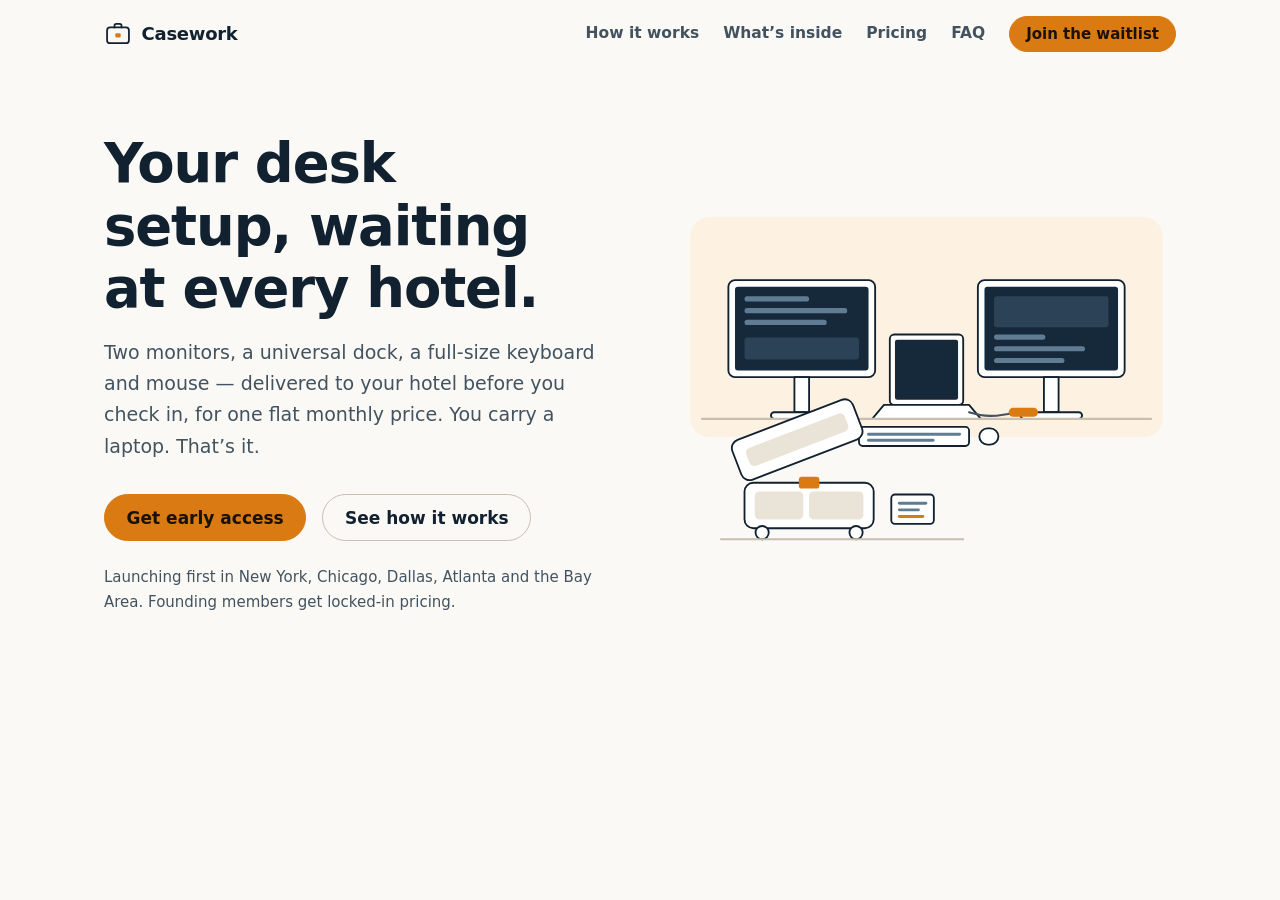
==== index.html @ cc4cdf88 "Scaffold site, config, base styles, header and hero" ====
<!doctype html>
<html lang="en">
<head>
<meta charset="utf-8">
<meta name="viewport" content="width=device-width, initial-scale=1">
<title>Casework — Your desk, wherever you check in.</title>
<meta name="description" content="Two monitors, a dock, a full-size keyboard and mouse — shipped to your hotel before you arrive, for one flat monthly price. Nothing to carry, nothing to set up.">

<meta property="og:type" content="website">
<meta property="og:title" content="Casework — Your desk, wherever you check in.">
<meta property="og:description" content="Two monitors, a dock, a full-size keyboard and mouse — shipped to your hotel before you arrive, for one flat monthly price.">
<meta property="og:image" content="assets/og-image.png">
<meta property="og:image:width" content="1200">
<meta property="og:image:height" content="630">
<meta property="og:image:alt" content="An open rolling case beside a hotel desk set up with two monitors and a laptop.">
<meta name="twitter:card" content="summary_large_image">
<meta name="twitter:title" content="Casework — Your desk, wherever you check in.">
<meta name="twitter:description" content="Two monitors, a dock, a full-size keyboard and mouse — shipped to your hotel before you arrive, for one flat monthly price.">
<meta name="twitter:image" content="assets/og-image.png">
<meta name="theme-color" content="#11212f">

<link rel="icon" href="assets/favicon.svg" type="image/svg+xml">
<link rel="icon" href="assets/favicon.png" sizes="96x96" type="image/png">
<link rel="apple-touch-icon" href="assets/favicon.png">
<link rel="stylesheet" href="css/styles.css">
</head>
<body>
<a class="skip-link" href="#main">Skip to content</a>

<header class="site-header" id="top">
  <div class="wrap">
    <a class="wordmark" href="#top" aria-label="Casework — home">
      <svg class="mark" viewBox="0 0 32 32" aria-hidden="true" focusable="false">
        <rect x="3.5" y="8.5" width="25" height="18" rx="3.5"
              fill="none" stroke="currentColor" stroke-width="2"/>
        <path d="M12 8.5V6.5a2 2 0 0 1 2-2h4a2 2 0 0 1 2 2v2"
              fill="none" stroke="currentColor" stroke-width="2" stroke-linecap="round"/>
        <rect x="13" y="15" width="6" height="5" rx="1.4" fill="var(--accent)"/>
      </svg>
      <span>Casework</span>
    </a>

    <nav class="nav" aria-label="Primary">
      <a href="#how-it-works">How it works</a>
      <a href="#whats-inside">What&rsquo;s inside</a>
      <a href="#pricing">Pricing</a>
      <a href="#faq">FAQ</a>
    </nav>

    <a class="btn btn-accent btn-sm header-cta" href="#waitlist">Join the waitlist</a>
  </div>
</header>

<main id="main">

  <!-- ================================================================ hero -->
  <section class="hero" aria-labelledby="hero-title">
    <div class="wrap hero-grid">
      <div>
        <h1 id="hero-title">Your desk setup, waiting at every hotel.</h1>
        <p class="lede">
          Two monitors, a universal dock, a full-size keyboard and mouse &mdash; delivered
          to your hotel before you check in, for one flat monthly price. You carry a laptop.
          That&rsquo;s it.
        </p>
        <div class="hero-actions">
          <a class="btn btn-accent" href="#waitlist">Get early access</a>
          <a class="btn btn-ghost" href="#how-it-works">See how it works</a>
        </div>
        <p class="trust-line">
          Launching first in New York, Chicago, Dallas, Atlanta and the Bay Area.
          Founding members get locked-in pricing.
        </p>
      </div>

      <div class="hero-art">
        <svg viewBox="0 0 680 480" class="illo" role="img" aria-labelledby="hero-art-title">
          <title id="hero-art-title">A hotel desk set up with two monitors flanking a laptop, beside an open rolling hard case on the floor.</title>

          <rect x="18" y="26" width="644" height="300" rx="26" class="il-wash"/>

          <!-- left monitor -->
          <rect x="70" y="112" width="200" height="132" rx="9" class="il-panel"/>
          <rect x="79" y="121" width="182" height="114" rx="4" class="il-screen"/>
          <rect x="92" y="134" width="88" height="7" rx="3.5" class="il-pixel"/>
          <rect x="92" y="150" width="140" height="7" rx="3.5" class="il-pixel"/>
          <rect x="92" y="166" width="112" height="7" rx="3.5" class="il-pixel"/>
          <rect x="92" y="190" width="156" height="30" rx="4" class="il-pixel-soft"/>
          <rect x="160" y="244" width="20" height="48" class="il-panel"/>
          <rect x="128" y="292" width="84" height="9" rx="4.5" class="il-panel"/>

          <!-- right monitor -->
          <rect x="410" y="112" width="200" height="132" rx="9" class="il-panel"/>
          <rect x="419" y="121" width="182" height="114" rx="4" class="il-screen"/>
          <rect x="432" y="134" width="156" height="42" rx="4" class="il-pixel-soft"/>
          <rect x="432" y="186" width="70" height="7" rx="3.5" class="il-pixel"/>
          <rect x="432" y="202" width="124" height="7" rx="3.5" class="il-pixel"/>
          <rect x="432" y="218" width="96" height="7" rx="3.5" class="il-pixel"/>
          <rect x="500" y="244" width="20" height="48" class="il-panel"/>
          <rect x="468" y="292" width="84" height="9" rx="4.5" class="il-panel"/>

          <!-- laptop, centre -->
          <rect x="290" y="186" width="100" height="96" rx="6" class="il-panel"/>
          <rect x="297" y="193" width="86" height="82" rx="3" class="il-screen"/>
          <path d="M282 282h116l16 19H266z" class="il-panel"/>

          <!-- one cable to the dock -->
          <path d="M398 292c34 10 44 2 58 2" class="il-cable"/>
          <rect x="452" y="286" width="40" height="12" rx="6" class="il-accent-fill"/>

          <!-- desk -->
          <path d="M34 301h612" class="il-desk"/>

          <!-- keyboard + mouse -->
          <rect x="248" y="312" width="150" height="26" rx="5" class="il-panel"/>
          <rect x="259" y="320" width="128" height="4" rx="2" class="il-pixel"/>
          <rect x="259" y="328" width="92" height="4" rx="2" class="il-pixel"/>
          <rect x="412" y="314" width="26" height="22" rx="11" class="il-panel"/>

          <!-- open rolling case -->
          <g transform="rotate(-21 92 388)">
            <rect x="92" y="330" width="176" height="58" rx="12" class="il-case"/>
            <rect x="108" y="346" width="144" height="26" rx="7" class="il-foam"/>
          </g>
          <rect x="92" y="388" width="176" height="62" rx="12" class="il-case"/>
          <rect x="106" y="400" width="66" height="38" rx="6" class="il-foam"/>
          <rect x="180" y="400" width="74" height="38" rx="6" class="il-foam"/>
          <rect x="166" y="380" width="28" height="16" rx="4" class="il-accent-fill"/>
          <circle cx="116" cy="456" r="9" class="il-panel"/>
          <circle cx="244" cy="456" r="9" class="il-panel"/>

          <!-- prepaid label -->
          <rect x="292" y="404" width="58" height="40" rx="5" class="il-panel"/>
          <rect x="301" y="414" width="40" height="4" rx="2" class="il-pixel"/>
          <rect x="301" y="423" width="30" height="4" rx="2" class="il-pixel"/>
          <rect x="301" y="432" width="36" height="4" rx="2" class="il-accent-fill"/>

          <path d="M60 465h330" class="il-desk"/>
        </svg>
      </div>
    </div>
  </section>

</main>

<script src="js/config.js"></script>
<script src="js/main.js" defer></script>
</body>
</html>
---- css/styles.css ----
/* ==========================================================================
   Casework — styles
   1. Tokens          5. Header
   2. Reset / base    6. Hero
   3. Layout          7. Sections
   4. Buttons         8. Form / footer
   ========================================================================== */

/* -------------------------------------------------------------- 1. Tokens */
:root {
  /* palette — light */
  --bg:            #fbf9f6;
  --bg-alt:        #f3efe8;
  --surface:       #ffffff;
  --ink:           #11212f;
  --ink-soft:      #42535f;
  --line:          #e2dcd2;
  --line-strong:   #c8bfb1;
  --accent:        #d97a12;
  --accent-strong: #985005;
  --accent-wash:   #fdf1e2;
  --on-dark:       #fbf9f6;
  --shadow:        0 1px 2px rgba(17, 33, 47, .05), 0 10px 30px rgba(17, 33, 47, .07);
  --shadow-lift:   0 2px 4px rgba(17, 33, 47, .06), 0 18px 46px rgba(17, 33, 47, .12);

  /* spacing — 8px scale */
  --s1: .5rem;  --s2: 1rem;   --s3: 1.5rem; --s4: 2rem;
  --s5: 3rem;   --s6: 4rem;   --s7: 6rem;   --s8: 8rem;

  --radius:    14px;
  --radius-sm: 8px;
  --maxw:      1120px;

  --font: ui-sans-serif, system-ui, -apple-system, "Segoe UI", Roboto,
          "Helvetica Neue", Arial, sans-serif;
}

@media (prefers-color-scheme: dark) {
  :root {
    --bg:            #0c1620;
    --bg-alt:        #101e2b;
    --surface:       #132433;
    --ink:           #edf2f6;
    --ink-soft:      #a9bcc9;
    --line:          #22384a;
    --line-strong:   #35546c;
    --accent:        #f2a33c;
    --accent-strong: #f5b765;
    --accent-wash:   #1d2c38;
    --on-dark:       #0c1620;
    --shadow:        0 1px 2px rgba(0, 0, 0, .3), 0 10px 30px rgba(0, 0, 0, .35);
    --shadow-lift:   0 2px 4px rgba(0, 0, 0, .35), 0 18px 46px rgba(0, 0, 0, .5);
  }
}

/* -------------------------------------------------------- 2. Reset / base */
*, *::before, *::after { box-sizing: border-box; }

html {
  scroll-behavior: smooth;
  scroll-padding-top: 5.5rem; /* clears the sticky header on anchor jumps */
  -webkit-text-size-adjust: 100%;
}

body {
  margin: 0;
  background: var(--bg);
  color: var(--ink);
  font-family: var(--font);
  font-size: 1.0625rem;     /* 17px */
  line-height: 1.65;
  -webkit-font-smoothing: antialiased;
  overflow-x: hidden;
}

h1, h2, h3, h4 {
  line-height: 1.15;
  letter-spacing: -.02em;
  margin: 0 0 var(--s2);
  font-weight: 650;
  text-wrap: balance;
}
h1 { font-size: clamp(2.1rem, 5.2vw, 3.4rem); }
h2 { font-size: clamp(1.7rem, 3.6vw, 2.4rem); }
h3 { font-size: 1.25rem; }
p  { margin: 0 0 var(--s2); }
p:last-child { margin-bottom: 0; }

a { color: var(--accent-strong); text-underline-offset: .18em; }
a:hover { color: var(--ink); }

img, svg { max-width: 100%; }
svg { display: block; }

:focus-visible {
  outline: 3px solid var(--accent);
  outline-offset: 3px;
  border-radius: 4px;
}

.skip-link {
  position: absolute;
  left: var(--s2);
  top: -4rem;
  z-index: 100;
  padding: var(--s1) var(--s2);
  background: var(--ink);
  color: var(--bg);
  border-radius: var(--radius-sm);
  text-decoration: none;
  transition: top .15s ease;
}
.skip-link:focus { top: var(--s2); color: var(--bg); }

.visually-hidden {
  position: absolute !important;
  width: 1px; height: 1px;
  margin: -1px; padding: 0;
  overflow: hidden;
  clip: rect(0 0 0 0);
  clip-path: inset(50%);
  white-space: nowrap;
  border: 0;
}

/* -------------------------------------------------------------- 3. Layout */
.wrap {
  width: 100%;
  max-width: var(--maxw);
  margin-inline: auto;
  padding-inline: var(--s3);
}

section { padding-block: var(--s6); }
@media (min-width: 768px) { section { padding-block: var(--s7); } }

.section-head { max-width: 46rem; margin-bottom: var(--s5); }
.section-head p { color: var(--ink-soft); font-size: 1.125rem; }

.eyebrow {
  display: inline-block;
  margin-bottom: var(--s1);
  font-size: .8125rem;
  font-weight: 700;
  letter-spacing: .09em;
  text-transform: uppercase;
  color: var(--accent-strong);
}

.band { background: var(--bg-alt); }

/* ------------------------------------------------------------- 4. Buttons */
.btn {
  display: inline-flex;
  align-items: center;
  justify-content: center;
  gap: var(--s1);
  padding: .78rem 1.35rem;
  border: 1px solid transparent;
  border-radius: 999px;
  font: inherit;
  font-weight: 600;
  line-height: 1.2;
  text-decoration: none;
  cursor: pointer;
  transition: transform .15s ease, background-color .15s ease,
              border-color .15s ease, color .15s ease;
}
.btn:active { transform: translateY(1px); }

.btn-primary {
  background: var(--ink);
  color: var(--bg);
  border-color: var(--ink);
}
.btn-primary:hover { background: #000; color: var(--bg); }
@media (prefers-color-scheme: dark) {
  .btn-primary:hover { background: #fff; border-color: #fff; }
}

.btn-accent {
  background: var(--accent);
  color: #1a1206;
  border-color: var(--accent);
}
.btn-accent:hover { background: var(--accent-strong); color: #fff; border-color: var(--accent-strong); }
@media (prefers-color-scheme: dark) {
  .btn-accent:hover { color: #1a1206; background: var(--accent-strong); }
}

.btn-ghost {
  background: transparent;
  color: var(--ink);
  border-color: var(--line-strong);
}
.btn-ghost:hover { border-color: var(--ink); color: var(--ink); background: var(--surface); }

.btn-sm { padding: .5rem 1rem; font-size: .9375rem; }
.btn-block { width: 100%; }

/* -------------------------------------------------------------- 5. Header */
.site-header {
  position: sticky;
  top: 0;
  z-index: 50;
  background: color-mix(in srgb, var(--bg) 88%, transparent);
  backdrop-filter: blur(10px);
  border-bottom: 1px solid transparent;
  transition: border-color .2s ease, box-shadow .2s ease;
}
.site-header.is-stuck {
  border-bottom-color: var(--line);
  box-shadow: 0 6px 20px rgba(17, 33, 47, .06);
}
@supports not (backdrop-filter: blur(10px)) {
  .site-header { background: var(--bg); }
}

.site-header .wrap {
  display: flex;
  align-items: center;
  gap: var(--s3);
  min-height: 4.25rem;
}

.wordmark {
  display: inline-flex;
  align-items: center;
  gap: .6rem;
  color: var(--ink);
  text-decoration: none;
  font-weight: 700;
  font-size: 1.125rem;
  letter-spacing: -.015em;
  margin-right: auto;
}
.wordmark:hover { color: var(--ink); }
.wordmark .mark { width: 28px; height: 28px; flex: none; }

.nav { display: none; gap: var(--s3); align-items: center; }
.nav a {
  color: var(--ink-soft);
  text-decoration: none;
  font-size: .9688rem;
  font-weight: 550;
}
.nav a:hover { color: var(--ink); }
@media (min-width: 880px) { .nav { display: flex; } }

.header-cta { display: none; }
@media (min-width: 560px) { .header-cta { display: inline-flex; } }

/* ---------------------------------------------------------------- 6. Hero */
.hero { padding-block: var(--s5) var(--s6); }
@media (min-width: 768px) { .hero { padding-block: var(--s6) var(--s7); } }

.hero-grid {
  display: grid;
  gap: var(--s5);
  align-items: center;
}
@media (min-width: 980px) {
  .hero-grid { grid-template-columns: 1.02fr 1fr; gap: var(--s6); }
}

.hero p.lede {
  font-size: 1.1875rem;
  color: var(--ink-soft);
  max-width: 34rem;
}

.hero-actions {
  display: flex;
  flex-wrap: wrap;
  gap: var(--s2);
  margin-top: var(--s4);
}

.trust-line {
  margin-top: var(--s3);
  font-size: .9375rem;
  color: var(--ink-soft);
  max-width: 32rem;
}

.hero-art {
  position: relative;
  border-radius: var(--radius);
}
.hero-art svg { width: 100%; height: auto; }

/* ------------------------------------------------------- illustrations */
:root {
  --il-screen:   #16293a;
  --il-bar:      #5f7c93;
  --il-bar-soft: #2c4256;
  --il-foam:     #eae3d8;
}
@media (prefers-color-scheme: dark) {
  :root {
    --il-screen:   #081320;
    --il-bar:      #4e7a9c;
    --il-bar-soft: #16293a;
    --il-foam:     #1b2f3f;
  }
}

.illo { stroke-linejoin: round; }
.il-wash        { fill: var(--accent-wash); }
.il-panel,
.il-case        { fill: var(--surface); stroke: var(--ink); stroke-width: 2.5; }
.il-screen      { fill: var(--il-screen); }
.il-pixel       { fill: var(--il-bar); }
.il-pixel-soft  { fill: var(--il-bar-soft); }
.il-foam        { fill: var(--il-foam); }
.il-accent-fill { fill: var(--accent); }
.il-desk        { stroke: var(--line-strong); stroke-width: 3; stroke-linecap: round; fill: none; }
.il-cable       { stroke: var(--ink-soft); stroke-width: 3; stroke-linecap: round; fill: none; }
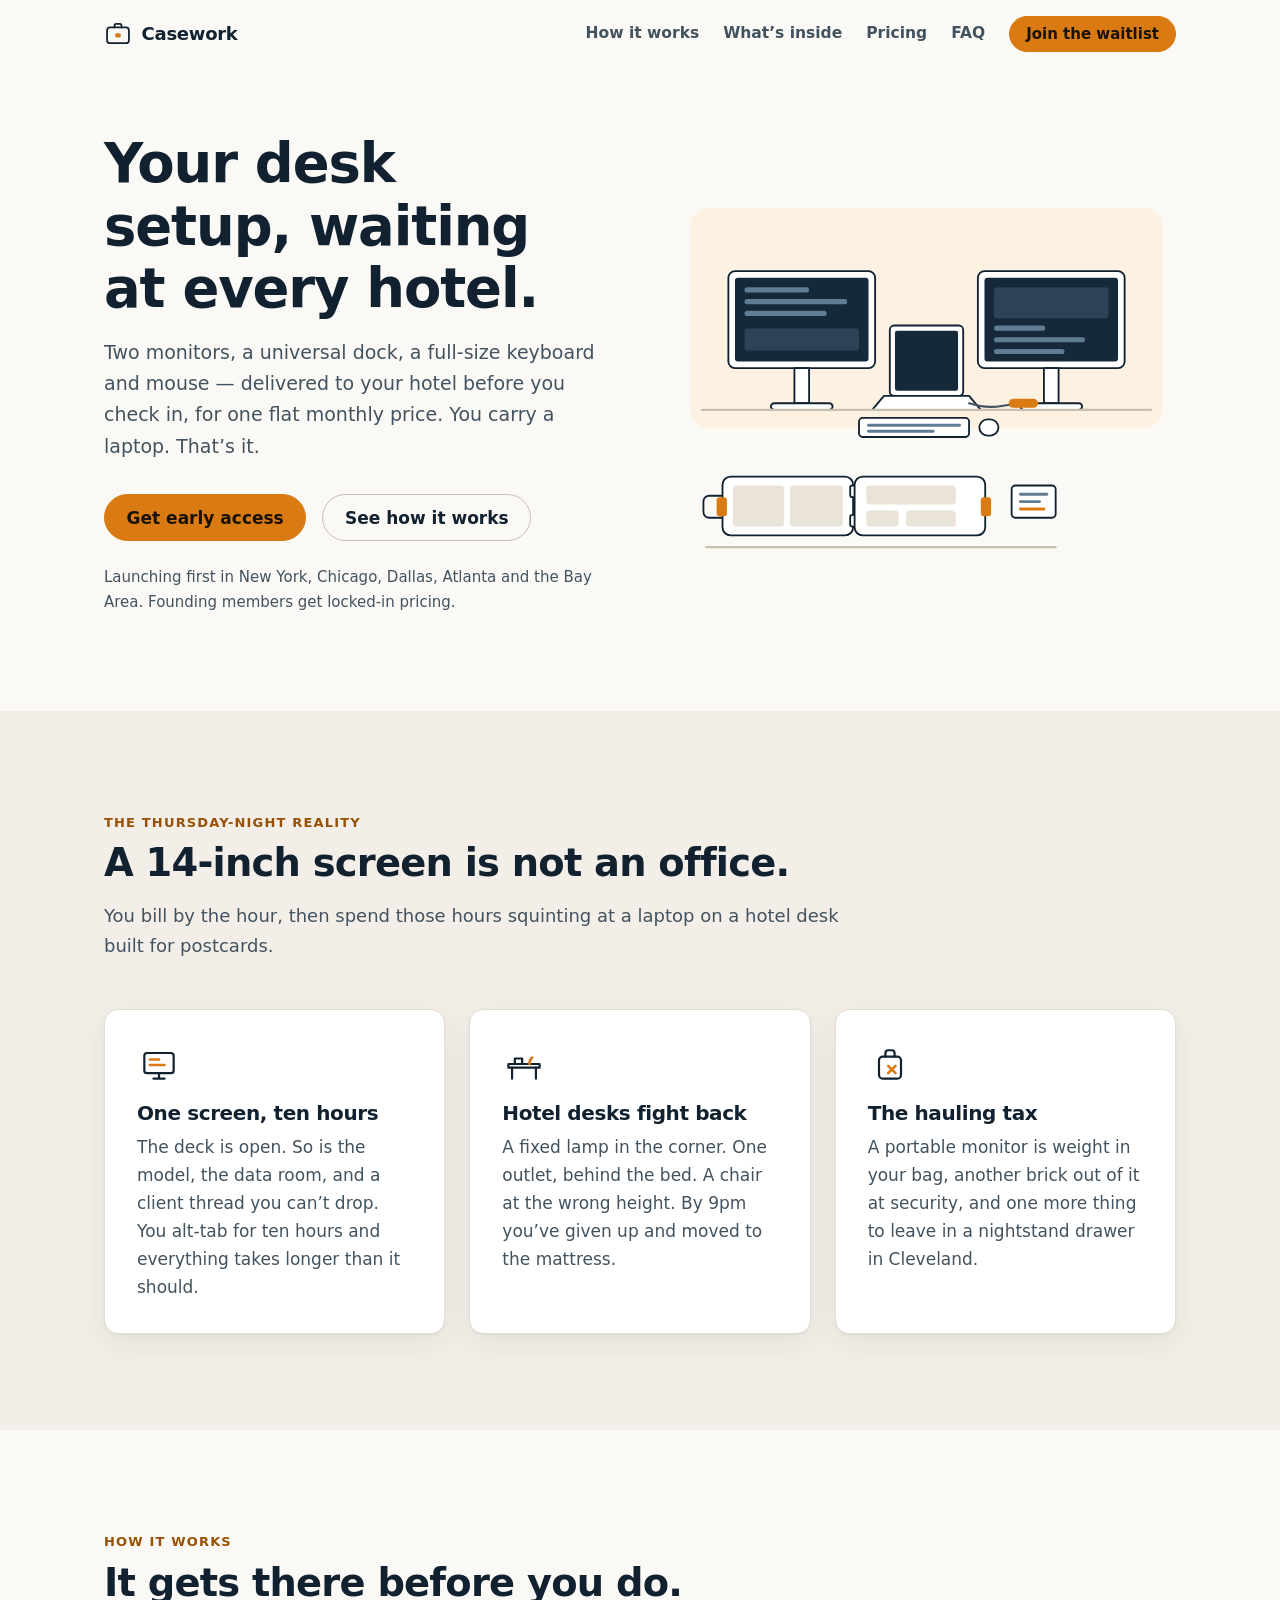
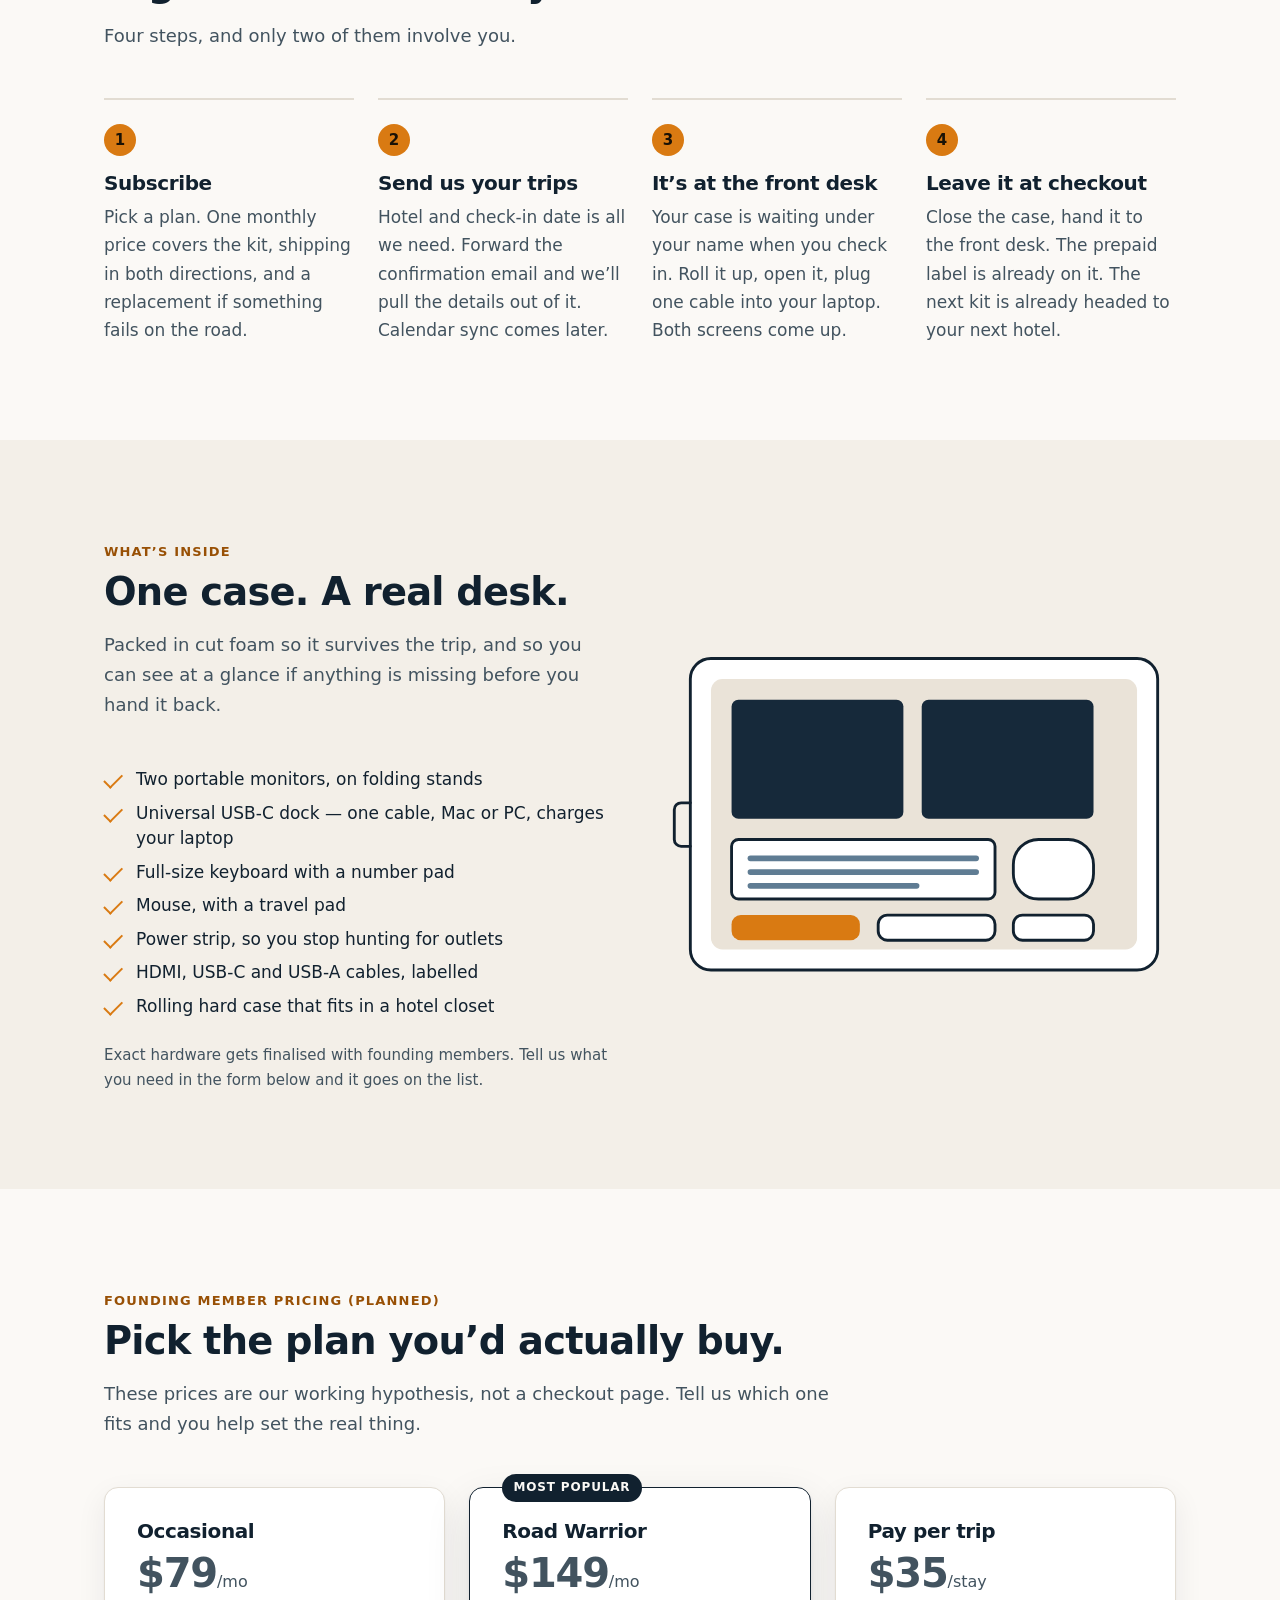
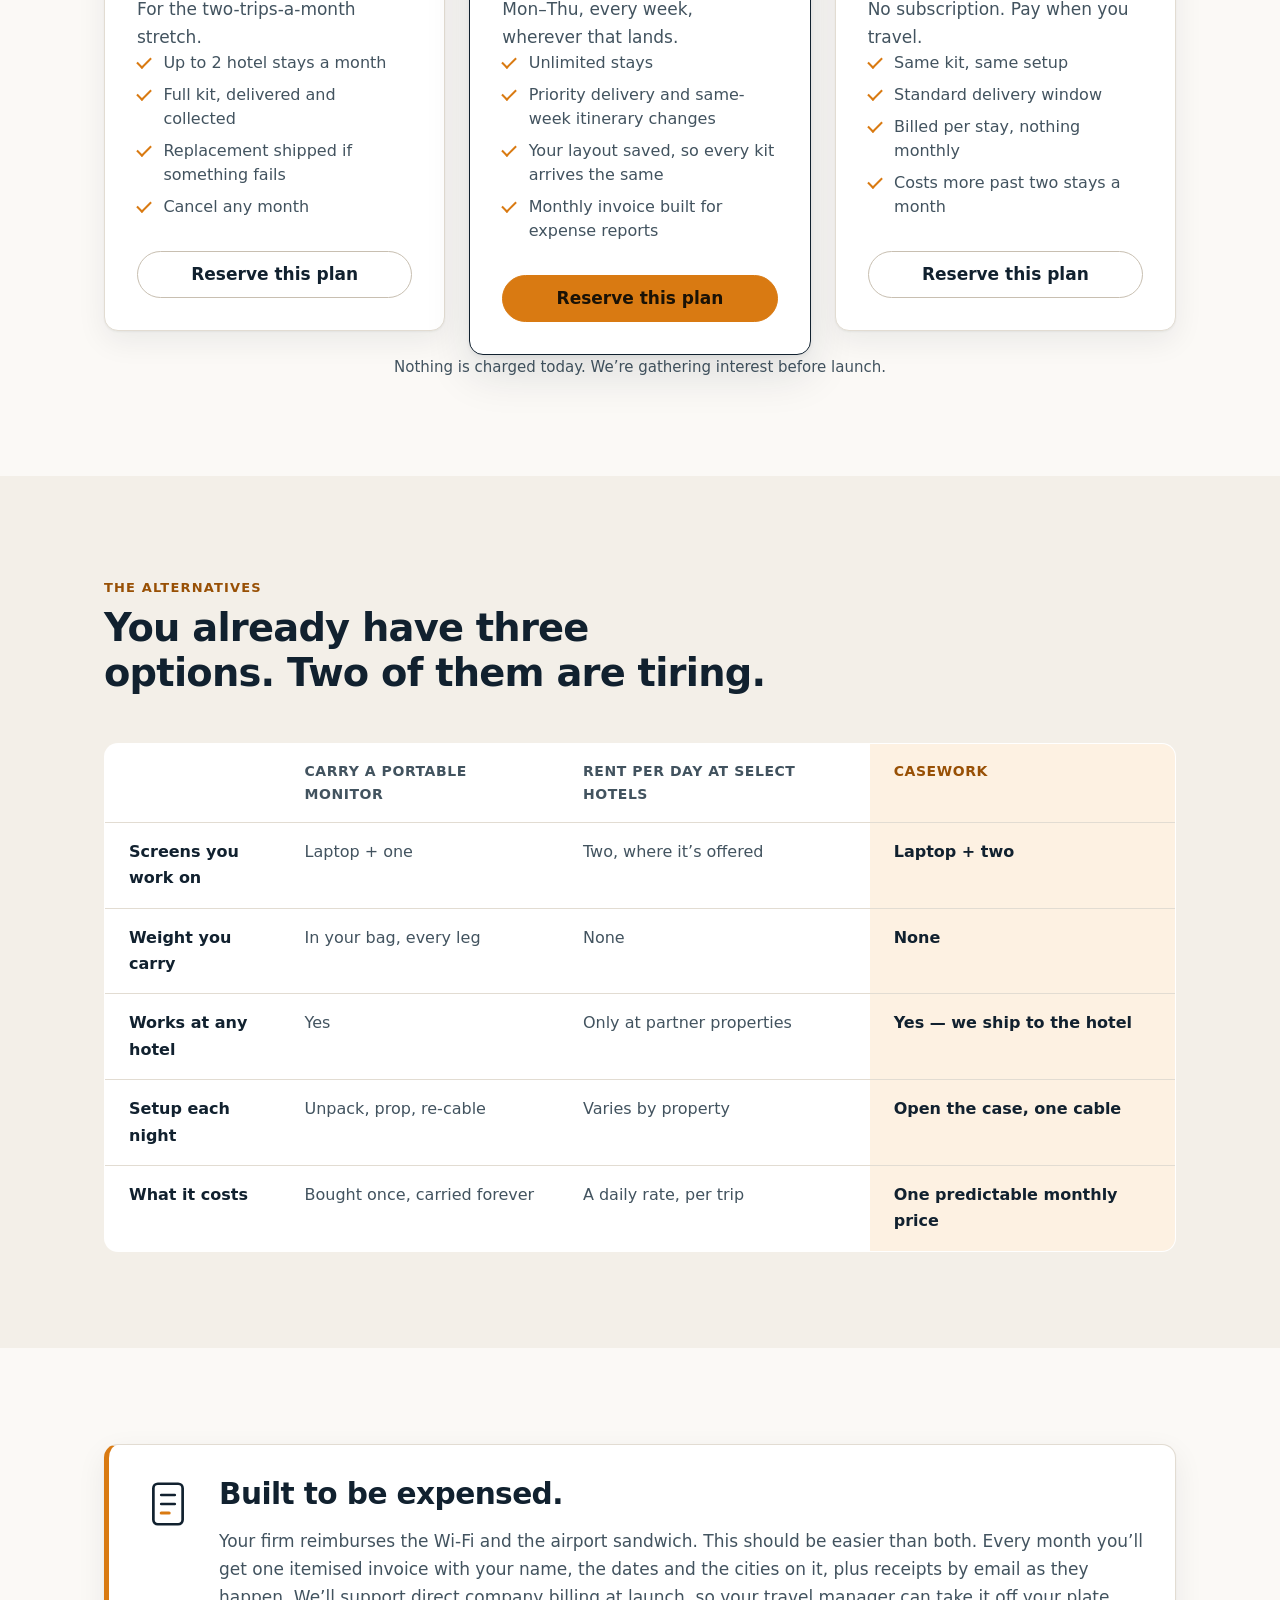
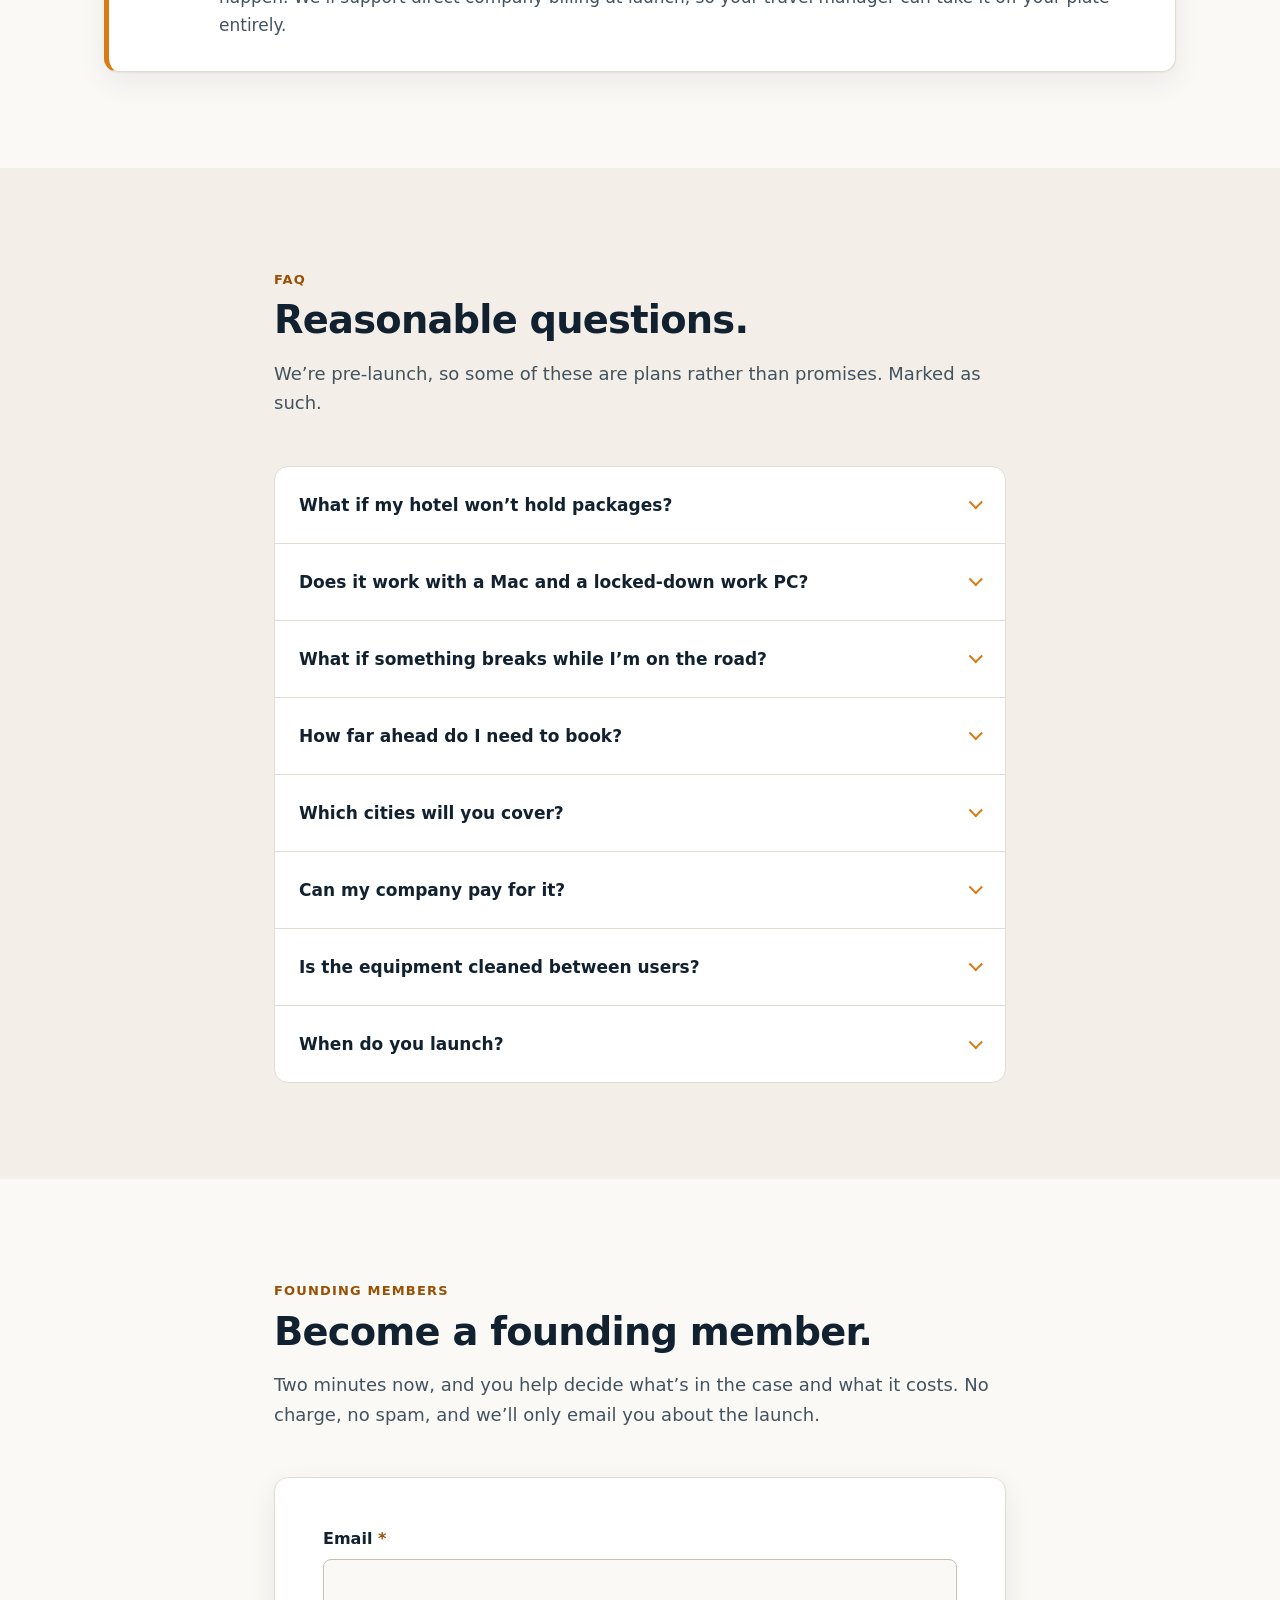
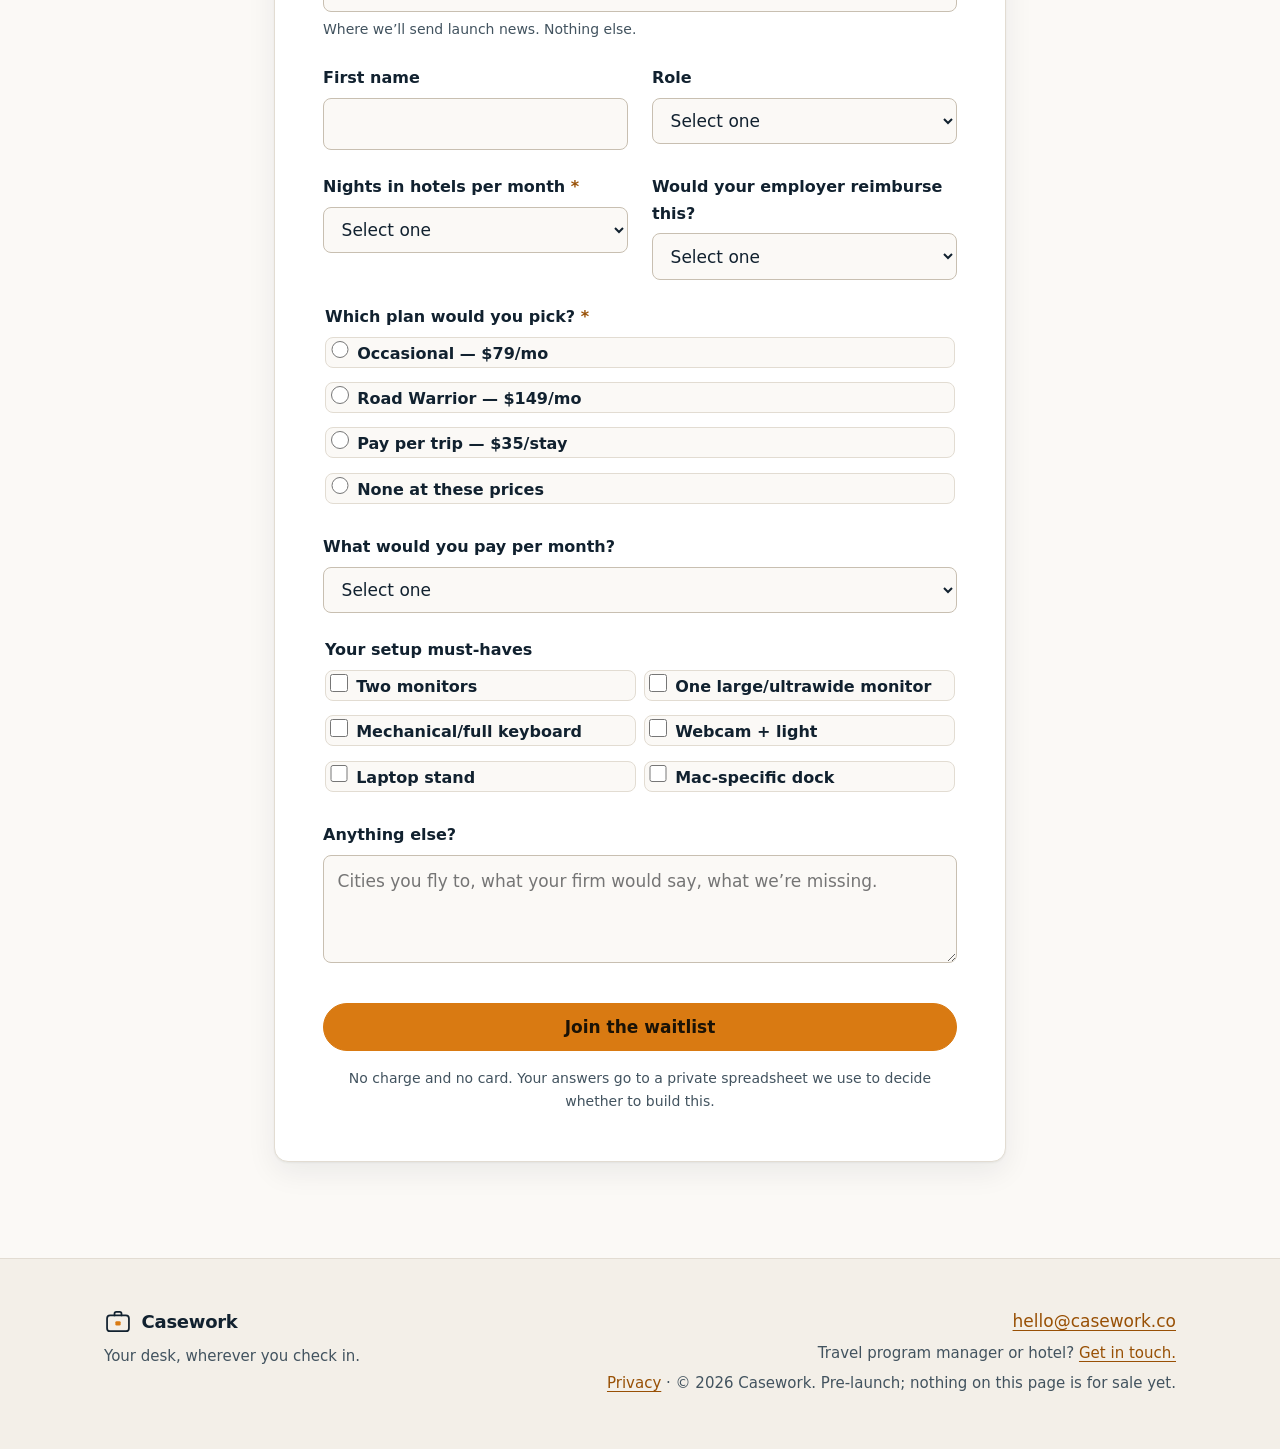
==== commit 251df4a2: "Add all page sections, copy and section styles" ====
--- a/index.html
+++ b/index.html
@@ -23,6 +23,7 @@
 <link rel="icon" href="assets/favicon.png" sizes="96x96" type="image/png">
 <link rel="apple-touch-icon" href="assets/favicon.png">
 <link rel="stylesheet" href="css/styles.css">
+<script>document.documentElement.classList.add('js');</script>
 </head>
 <body>
 <a class="skip-link" href="#main">Skip to content</a>
@@ -74,7 +75,7 @@
       </div>
 
       <div class="hero-art">
-        <svg viewBox="0 0 680 480" class="illo" role="img" aria-labelledby="hero-art-title">
+        <svg viewBox="0 0 680 504" class="illo" role="img" aria-labelledby="hero-art-title">
           <title id="hero-art-title">A hotel desk set up with two monitors flanking a laptop, beside an open rolling hard case on the floor.</title>
 
           <rect x="18" y="26" width="644" height="300" rx="26" class="il-wash"/>
@@ -117,31 +118,646 @@
           <rect x="259" y="328" width="92" height="4" rx="2" class="il-pixel"/>
           <rect x="412" y="314" width="26" height="22" rx="11" class="il-panel"/>
 
-          <!-- open rolling case -->
-          <g transform="rotate(-21 92 388)">
-            <rect x="92" y="330" width="176" height="58" rx="12" class="il-case"/>
-            <rect x="108" y="346" width="144" height="26" rx="7" class="il-foam"/>
-          </g>
-          <rect x="92" y="388" width="176" height="62" rx="12" class="il-case"/>
-          <rect x="106" y="400" width="66" height="38" rx="6" class="il-foam"/>
-          <rect x="180" y="400" width="74" height="38" rx="6" class="il-foam"/>
-          <rect x="166" y="380" width="28" height="16" rx="4" class="il-accent-fill"/>
-          <circle cx="116" cy="456" r="9" class="il-panel"/>
-          <circle cx="244" cy="456" r="9" class="il-panel"/>
+          <!-- rolling case, lying open on the floor -->
+          <path d="M62 418h-18a8 8 0 0 0-8 8v14a8 8 0 0 0 8 8h18" class="il-outline"/>
+          <rect x="62" y="392" width="178" height="80" rx="11" class="il-case"/>
+          <rect x="76" y="404" width="70" height="56" rx="5" class="il-foam"/>
+          <rect x="154" y="404" width="72" height="56" rx="5" class="il-foam"/>
+          <rect x="236" y="404" width="10" height="16" rx="3" class="il-panel"/>
+          <rect x="236" y="444" width="10" height="16" rx="3" class="il-panel"/>
+          <rect x="242" y="392" width="178" height="80" rx="11" class="il-case"/>
+          <rect x="258" y="404" width="122" height="26" rx="5" class="il-foam"/>
+          <rect x="258" y="438" width="44" height="22" rx="5" class="il-foam"/>
+          <rect x="312" y="438" width="68" height="22" rx="5" class="il-foam"/>
+          <rect x="54" y="420" width="14" height="26" rx="4" class="il-accent-fill"/>
+          <rect x="414" y="420" width="14" height="26" rx="4" class="il-accent-fill"/>
 
           <!-- prepaid label -->
-          <rect x="292" y="404" width="58" height="40" rx="5" class="il-panel"/>
-          <rect x="301" y="414" width="40" height="4" rx="2" class="il-pixel"/>
-          <rect x="301" y="423" width="30" height="4" rx="2" class="il-pixel"/>
-          <rect x="301" y="432" width="36" height="4" rx="2" class="il-accent-fill"/>
-
-          <path d="M60 465h330" class="il-desk"/>
+          <rect x="456" y="404" width="60" height="44" rx="5" class="il-panel"/>
+          <rect x="466" y="414" width="40" height="4" rx="2" class="il-pixel"/>
+          <rect x="466" y="424" width="30" height="4" rx="2" class="il-pixel"/>
+          <rect x="466" y="434" width="36" height="4" rx="2" class="il-accent-fill"/>
+
+          <path d="M40 488h476" class="il-desk"/>
         </svg>
       </div>
     </div>
   </section>
 
+  <!-- ============================================================= problem -->
+  <section class="band" aria-labelledby="problem-title">
+    <div class="wrap">
+      <div class="section-head">
+        <span class="eyebrow">The Thursday-night reality</span>
+        <h2 id="problem-title">A 14-inch screen is not an office.</h2>
+        <p>
+          You bill by the hour, then spend those hours squinting at a laptop on a
+          hotel desk built for postcards.
+        </p>
+      </div>
+
+      <ul class="card-grid three plain reveal">
+        <li class="card">
+          <svg class="icon" viewBox="0 0 48 48" aria-hidden="true" focusable="false">
+            <rect x="8" y="12" width="32" height="22" rx="3" class="ic-stroke"/>
+            <path d="M18 40h12M24 34v6" class="ic-stroke"/>
+            <path d="M14 19h10M14 25h16" class="ic-accent"/>
+          </svg>
+          <h3>One screen, ten hours</h3>
+          <p>
+            The deck is open. So is the model, the data room, and a client thread you
+            can&rsquo;t drop. You alt-tab for ten hours and everything takes longer than
+            it should.
+          </p>
+        </li>
+        <li class="card">
+          <svg class="icon" viewBox="0 0 48 48" aria-hidden="true" focusable="false">
+            <path d="M7 24h34v4H7z" class="ic-stroke"/>
+            <path d="M11 28v12M37 28v12" class="ic-stroke"/>
+            <path d="M14 24v-6h8v6" class="ic-stroke"/>
+            <path d="M30 24c0-5 3-7 3-7" class="ic-accent"/>
+          </svg>
+          <h3>Hotel desks fight back</h3>
+          <p>
+            A fixed lamp in the corner. One outlet, behind the bed. A chair at the wrong
+            height. By 9pm you&rsquo;ve given up and moved to the mattress.
+          </p>
+        </li>
+        <li class="card">
+          <svg class="icon" viewBox="0 0 48 48" aria-hidden="true" focusable="false">
+            <rect x="12" y="16" width="24" height="24" rx="4" class="ic-stroke"/>
+            <path d="M19 16v-4a3 3 0 0 1 3-3h4a3 3 0 0 1 3 3v4" class="ic-stroke"/>
+            <path d="M22 26l8 8M30 26l-8 8" class="ic-accent"/>
+          </svg>
+          <h3>The hauling tax</h3>
+          <p>
+            A portable monitor is weight in your bag, another brick out of it at security,
+            and one more thing to leave in a nightstand drawer in Cleveland.
+          </p>
+        </li>
+      </ul>
+    </div>
+  </section>
+
+  <!-- ======================================================== how it works -->
+  <section id="how-it-works" aria-labelledby="how-title">
+    <div class="wrap">
+      <div class="section-head">
+        <span class="eyebrow">How it works</span>
+        <h2 id="how-title">It gets there before you do.</h2>
+        <p>Four steps, and only two of them involve you.</p>
+      </div>
+
+      <ol class="steps reveal">
+        <li class="step">
+          <span class="step-num" aria-hidden="true">1</span>
+          <h3>Subscribe</h3>
+          <p>
+            Pick a plan. One monthly price covers the kit, shipping in both directions,
+            and a replacement if something fails on the road.
+          </p>
+        </li>
+        <li class="step">
+          <span class="step-num" aria-hidden="true">2</span>
+          <h3>Send us your trips</h3>
+          <p>
+            Hotel and check-in date is all we need. Forward the confirmation email and
+            we&rsquo;ll pull the details out of it. Calendar sync comes later.
+          </p>
+        </li>
+        <li class="step">
+          <span class="step-num" aria-hidden="true">3</span>
+          <h3>It&rsquo;s at the front desk</h3>
+          <p>
+            Your case is waiting under your name when you check in. Roll it up, open it,
+            plug one cable into your laptop. Both screens come up.
+          </p>
+        </li>
+        <li class="step">
+          <span class="step-num" aria-hidden="true">4</span>
+          <h3>Leave it at checkout</h3>
+          <p>
+            Close the case, hand it to the front desk. The prepaid label is already on it.
+            The next kit is already headed to your next hotel.
+          </p>
+        </li>
+      </ol>
+    </div>
+  </section>
+
+  <!-- ======================================================== what's inside -->
+  <section id="whats-inside" class="band" aria-labelledby="inside-title">
+    <div class="wrap inside-grid">
+      <div>
+        <div class="section-head">
+          <span class="eyebrow">What&rsquo;s inside</span>
+          <h2 id="inside-title">One case. A real desk.</h2>
+          <p>
+            Packed in cut foam so it survives the trip, and so you can see at a glance
+            if anything is missing before you hand it back.
+          </p>
+        </div>
+
+        <ul class="checklist">
+          <li>Two portable monitors, on folding stands</li>
+          <li>Universal USB-C dock &mdash; one cable, Mac or PC, charges your laptop</li>
+          <li>Full-size keyboard with a number pad</li>
+          <li>Mouse, with a travel pad</li>
+          <li>Power strip, so you stop hunting for outlets</li>
+          <li>HDMI, USB-C and USB-A cables, labelled</li>
+          <li>Rolling hard case that fits in a hotel closet</li>
+        </ul>
+
+        <p class="fine-print">
+          Exact hardware gets finalised with founding members. Tell us what you need in
+          the form below and it goes on the list.
+        </p>
+      </div>
+
+      <div class="inside-art">
+        <svg viewBox="0 0 440 320" class="illo" role="img" aria-labelledby="inside-art-title">
+          <title id="inside-art-title">A rolling hard case packed with two monitors, a keyboard, a dock and cables in cut foam.</title>
+          <rect x="16" y="24" width="408" height="272" rx="18" class="il-case"/>
+          <rect x="34" y="42" width="372" height="236" rx="10" class="il-foam"/>
+          <rect x="52" y="60" width="150" height="104" rx="6" class="il-screen"/>
+          <rect x="218" y="60" width="150" height="104" rx="6" class="il-screen"/>
+          <rect x="52" y="182" width="230" height="52" rx="6" class="il-panel"/>
+          <rect x="66" y="196" width="202" height="5" rx="2.5" class="il-pixel"/>
+          <rect x="66" y="208" width="202" height="5" rx="2.5" class="il-pixel"/>
+          <rect x="66" y="220" width="150" height="5" rx="2.5" class="il-pixel"/>
+          <rect x="298" y="182" width="70" height="52" rx="22" class="il-panel"/>
+          <rect x="52" y="248" width="112" height="22" rx="8" class="il-accent-fill"/>
+          <rect x="180" y="248" width="102" height="22" rx="8" class="il-panel"/>
+          <rect x="298" y="248" width="70" height="22" rx="8" class="il-panel"/>
+          <path d="M16 150h-8a6 6 0 0 0-6 6v26a6 6 0 0 0 6 6h8" class="il-outline"/>
+        </svg>
+      </div>
+    </div>
+  </section>
+
+  <!-- ============================================================= pricing -->
+  <section id="pricing" aria-labelledby="pricing-title">
+    <div class="wrap">
+      <div class="section-head">
+        <span class="eyebrow">Founding member pricing (planned)</span>
+        <h2 id="pricing-title">Pick the plan you&rsquo;d actually buy.</h2>
+        <p>
+          These prices are our working hypothesis, not a checkout page. Tell us which one
+          fits and you help set the real thing.
+        </p>
+      </div>
+
+      <ul class="card-grid three plain pricing reveal">
+        <li class="card plan">
+          <h3>Occasional</h3>
+          <p class="price">
+            <span data-price="occasional">$79</span><span class="period" data-period="occasional">/mo</span>
+          </p>
+          <p class="plan-line">For the two-trips-a-month stretch.</p>
+          <ul class="ticks">
+            <li>Up to 2 hotel stays a month</li>
+            <li>Full kit, delivered and collected</li>
+            <li>Replacement shipped if something fails</li>
+            <li>Cancel any month</li>
+          </ul>
+          <button type="button" class="btn btn-ghost btn-block" data-plan="occasional">Reserve this plan</button>
+        </li>
+
+        <li class="card plan featured">
+          <span class="badge">Most popular</span>
+          <h3>Road Warrior</h3>
+          <p class="price">
+            <span data-price="roadwarrior">$149</span><span class="period" data-period="roadwarrior">/mo</span>
+          </p>
+          <p class="plan-line">Mon&ndash;Thu, every week, wherever that lands.</p>
+          <ul class="ticks">
+            <li>Unlimited stays</li>
+            <li>Priority delivery and same-week itinerary changes</li>
+            <li>Your layout saved, so every kit arrives the same</li>
+            <li>Monthly invoice built for expense reports</li>
+          </ul>
+          <button type="button" class="btn btn-accent btn-block" data-plan="roadwarrior">Reserve this plan</button>
+        </li>
+
+        <li class="card plan">
+          <h3>Pay per trip</h3>
+          <p class="price">
+            <span data-price="pertrip">$35</span><span class="period" data-period="pertrip">/stay</span>
+          </p>
+          <p class="plan-line">No subscription. Pay when you travel.</p>
+          <ul class="ticks">
+            <li>Same kit, same setup</li>
+            <li>Standard delivery window</li>
+            <li>Billed per stay, nothing monthly</li>
+            <li>Costs more past two stays a month</li>
+          </ul>
+          <button type="button" class="btn btn-ghost btn-block" data-plan="pertrip">Reserve this plan</button>
+        </li>
+      </ul>
+
+      <p class="fine-print center">
+        Nothing is charged today. We&rsquo;re gathering interest before launch.
+      </p>
+    </div>
+  </section>
+
+  <!-- ========================================================== comparison -->
+  <section class="band" aria-labelledby="compare-title">
+    <div class="wrap">
+      <div class="section-head">
+        <span class="eyebrow">The alternatives</span>
+        <h2 id="compare-title">You already have three options. Two of them are tiring.</h2>
+      </div>
+
+      <div class="table-scroll reveal">
+        <table class="compare">
+          <caption class="visually-hidden">
+            How carrying a portable monitor, renting by the day at select hotels, and
+            Casework compare.
+          </caption>
+          <thead>
+            <tr>
+              <th scope="col"><span class="visually-hidden">Compared on</span></th>
+              <th scope="col">Carry a portable monitor</th>
+              <th scope="col">Rent per day at select hotels</th>
+              <th scope="col" class="is-us">Casework</th>
+            </tr>
+          </thead>
+          <tbody>
+            <tr>
+              <th scope="row">Screens you work on</th>
+              <td>Laptop + one</td>
+              <td>Two, where it&rsquo;s offered</td>
+              <td class="is-us">Laptop + two</td>
+            </tr>
+            <tr>
+              <th scope="row">Weight you carry</th>
+              <td>In your bag, every leg</td>
+              <td>None</td>
+              <td class="is-us">None</td>
+            </tr>
+            <tr>
+              <th scope="row">Works at any hotel</th>
+              <td>Yes</td>
+              <td>Only at partner properties</td>
+              <td class="is-us">Yes &mdash; we ship to the hotel</td>
+            </tr>
+            <tr>
+              <th scope="row">Setup each night</th>
+              <td>Unpack, prop, re-cable</td>
+              <td>Varies by property</td>
+              <td class="is-us">Open the case, one cable</td>
+            </tr>
+            <tr>
+              <th scope="row">What it costs</th>
+              <td>Bought once, carried forever</td>
+              <td>A daily rate, per trip</td>
+              <td class="is-us">One predictable monthly price</td>
+            </tr>
+          </tbody>
+        </table>
+      </div>
+    </div>
+  </section>
+
+  <!-- ============================================================= expense -->
+  <section aria-labelledby="expense-title">
+    <div class="wrap">
+      <div class="callout reveal">
+        <svg class="icon lg" viewBox="0 0 48 48" aria-hidden="true" focusable="false">
+          <rect x="11" y="6" width="26" height="36" rx="4" class="ic-stroke"/>
+          <path d="M18 16h12M18 24h12" class="ic-stroke"/>
+          <path d="M18 32h7" class="ic-accent"/>
+        </svg>
+        <div>
+          <h2 id="expense-title">Built to be expensed.</h2>
+          <p>
+            Your firm reimburses the Wi-Fi and the airport sandwich. This should be easier
+            than both. Every month you&rsquo;ll get one itemised invoice with your name, the
+            dates and the cities on it, plus receipts by email as they happen. We&rsquo;ll
+            support direct company billing at launch, so your travel manager can take it
+            off your plate entirely.
+          </p>
+        </div>
+      </div>
+    </div>
+  </section>
+
+  <!-- ================================================================= FAQ -->
+  <section id="faq" class="band" aria-labelledby="faq-title">
+    <div class="wrap narrow">
+      <div class="section-head">
+        <span class="eyebrow">FAQ</span>
+        <h2 id="faq-title">Reasonable questions.</h2>
+        <p>We&rsquo;re pre-launch, so some of these are plans rather than promises. Marked as such.</p>
+      </div>
+
+      <div class="faq">
+        <details>
+          <summary>What if my hotel won&rsquo;t hold packages?</summary>
+          <div class="faq-body">
+            <p>
+              Most business hotels hold guest packages as a matter of course, and we confirm
+              it with the property before anything ships. If a hotel won&rsquo;t, we&rsquo;ll
+              tell you before your trip rather than after, and you won&rsquo;t be billed for
+              that stay. Working out the edge cases is exactly what the founding group is for.
+            </p>
+          </div>
+        </details>
+        <details>
+          <summary>Does it work with a Mac and a locked-down work PC?</summary>
+          <div class="faq-body">
+            <p>
+              That&rsquo;s the plan: a universal USB-C dock, one cable, no software to install
+              and nothing to approve with IT. Older or restricted laptops sometimes cap you at
+              one external screen &mdash; we&rsquo;ll include the adapters that work around it
+              where we can, and we&rsquo;ll be upfront where we can&rsquo;t.
+            </p>
+          </div>
+        </details>
+        <details>
+          <summary>What if something breaks while I&rsquo;m on the road?</summary>
+          <div class="faq-body">
+            <p>
+              You tell us, and a replacement ships to your next hotel. You don&rsquo;t pay for
+              normal wear or a monitor that dies on its own. Lost or badly damaged kit is the
+              one case we&rsquo;d charge for, and we&rsquo;ll publish that number plainly before
+              anyone signs up.
+            </p>
+          </div>
+        </details>
+        <details>
+          <summary>How far ahead do I need to book?</summary>
+          <div class="faq-body">
+            <p>
+              We&rsquo;re targeting a few days&rsquo; notice for a standard delivery, with
+              same-week changes on the unlimited plan. Consulting itineraries move constantly
+              and a service that can&rsquo;t keep up with a Tuesday reroute isn&rsquo;t worth
+              paying for.
+            </p>
+          </div>
+        </details>
+        <details>
+          <summary>Which cities will you cover?</summary>
+          <div class="faq-body">
+            <p>
+              We&rsquo;re starting with New York, Chicago, Dallas, Atlanta and the Bay Area,
+              because that&rsquo;s where the most consulting nights are. Tell us where you
+              actually fly in the form &mdash; the waitlist decides what opens next.
+            </p>
+          </div>
+        </details>
+        <details>
+          <summary>Can my company pay for it?</summary>
+          <div class="faq-body">
+            <p>
+              You can expense it from day one with the monthly invoice and emailed receipts.
+              Direct billing to a firm, with multiple consultants under one account, is
+              planned for launch.
+            </p>
+          </div>
+        </details>
+        <details>
+          <summary>Is the equipment cleaned between users?</summary>
+          <div class="faq-body">
+            <p>
+              Yes. Every kit comes back to us between stays rather than hopping guest to guest.
+              It gets inspected, wiped down, tested and repacked in fresh foam liners. Anything
+              that looks tired gets pulled out of rotation.
+            </p>
+          </div>
+        </details>
+        <details>
+          <summary>When do you launch?</summary>
+          <div class="faq-body">
+            <p>
+              Honestly: when enough people on this list say they&rsquo;d pay for it. We&rsquo;re
+              validating demand before buying a single monitor. Join the list and you&rsquo;ll
+              hear directly from us &mdash; first about the pilot, then about pricing that stays
+              locked for founding members.
+            </p>
+          </div>
+        </details>
+      </div>
+    </div>
+  </section>
+
+  <!-- ============================================================ waitlist -->
+  <section id="waitlist" aria-labelledby="waitlist-title">
+    <div class="wrap narrow">
+      <div class="section-head">
+        <span class="eyebrow">Founding members</span>
+        <h2 id="waitlist-title">Become a founding member.</h2>
+        <p>
+          Two minutes now, and you help decide what&rsquo;s in the case and what it costs.
+          No charge, no spam, and we&rsquo;ll only email you about the launch.
+        </p>
+      </div>
+
+      <div class="form-card">
+        <form id="waitlist-form"
+              action="https://docs.google.com/forms/d/e/REPLACE_WITH_FORM_ID/formResponse"
+              method="POST">
+
+          <div class="field">
+            <label for="f-email">Email <span class="req" aria-hidden="true">*</span></label>
+            <input type="email" id="f-email" name="entry.1000000001"
+                   autocomplete="email" required aria-describedby="f-email-note">
+            <p class="hint" id="f-email-note">Where we&rsquo;ll send launch news. Nothing else.</p>
+          </div>
+
+          <div class="field-row">
+            <div class="field">
+              <label for="f-first">First name</label>
+              <input type="text" id="f-first" name="entry.1000000002" autocomplete="given-name">
+            </div>
+
+            <div class="field">
+              <label for="f-role">Role</label>
+              <select id="f-role" name="entry.1000000003">
+                <option value="">Select one</option>
+                <option>Management consultant</option>
+                <option>IT/tech consultant</option>
+                <option>Audit/accounting</option>
+                <option>Sales/sales engineering</option>
+                <option>Other</option>
+              </select>
+            </div>
+          </div>
+
+          <div class="field-row">
+            <div class="field">
+              <label for="f-nights">Nights in hotels per month <span class="req" aria-hidden="true">*</span></label>
+              <select id="f-nights" name="entry.1000000004" required>
+                <option value="">Select one</option>
+                <option>1&ndash;4</option>
+                <option>5&ndash;9</option>
+                <option>10&ndash;15</option>
+                <option>16+</option>
+              </select>
+            </div>
+
+            <div class="field">
+              <label for="f-reimburse">Would your employer reimburse this?</label>
+              <select id="f-reimburse" name="entry.1000000005">
+                <option value="">Select one</option>
+                <option>Yes</option>
+                <option>Probably</option>
+                <option>No</option>
+                <option>I&rsquo;m self-employed</option>
+              </select>
+            </div>
+          </div>
+
+          <fieldset class="field" id="plan-field">
+            <legend>Which plan would you pick? <span class="req" aria-hidden="true">*</span></legend>
+            <div class="choices">
+              <label class="choice">
+                <input type="radio" name="entry.1000000006" value="Occasional — $79/mo"
+                       data-plan-input="occasional" required>
+                <span>Occasional &mdash; <span data-price="occasional">$79</span><span data-period="occasional">/mo</span></span>
+              </label>
+              <label class="choice">
+                <input type="radio" name="entry.1000000006" value="Road Warrior — $149/mo"
+                       data-plan-input="roadwarrior">
+                <span>Road Warrior &mdash; <span data-price="roadwarrior">$149</span><span data-period="roadwarrior">/mo</span></span>
+              </label>
+              <label class="choice">
+                <input type="radio" name="entry.1000000006" value="Pay per trip — $35/stay"
+                       data-plan-input="pertrip">
+                <span>Pay per trip &mdash; <span data-price="pertrip">$35</span><span data-period="pertrip">/stay</span></span>
+              </label>
+              <label class="choice">
+                <input type="radio" name="entry.1000000006" value="None at these prices"
+                       data-plan-input="none">
+                <span>None at these prices</span>
+              </label>
+            </div>
+          </fieldset>
+
+          <div class="field">
+            <label for="f-wtp">What would you pay per month?</label>
+            <select id="f-wtp" name="entry.1000000007">
+              <option value="">Select one</option>
+              <option>Under $50</option>
+              <option>$50&ndash;99</option>
+              <option>$100&ndash;149</option>
+              <option>$150&ndash;199</option>
+              <option>$200+</option>
+            </select>
+          </div>
+
+          <fieldset class="field">
+            <legend>Your setup must-haves</legend>
+            <div class="choices two">
+              <label class="choice">
+                <input type="checkbox" name="entry.1000000008" value="Two monitors">
+                <span>Two monitors</span>
+              </label>
+              <label class="choice">
+                <input type="checkbox" name="entry.1000000008" value="One large/ultrawide monitor">
+                <span>One large/ultrawide monitor</span>
+              </label>
+              <label class="choice">
+                <input type="checkbox" name="entry.1000000008" value="Mechanical/full keyboard">
+                <span>Mechanical/full keyboard</span>
+              </label>
+              <label class="choice">
+                <input type="checkbox" name="entry.1000000008" value="Webcam + light">
+                <span>Webcam + light</span>
+              </label>
+              <label class="choice">
+                <input type="checkbox" name="entry.1000000008" value="Laptop stand">
+                <span>Laptop stand</span>
+              </label>
+              <label class="choice">
+                <input type="checkbox" name="entry.1000000008" value="Mac-specific dock">
+                <span>Mac-specific dock</span>
+              </label>
+            </div>
+          </fieldset>
+
+          <div class="field">
+            <label for="f-notes">Anything else?</label>
+            <textarea id="f-notes" name="entry.1000000009" rows="3"
+                      placeholder="Cities you fly to, what your firm would say, what we&rsquo;re missing."></textarea>
+          </div>
+
+          <!-- spam trap: visually hidden, never filled by a human -->
+          <div class="hp" aria-hidden="true">
+            <label for="f-company">Company (leave this empty)</label>
+            <input type="text" id="f-company" name="company_website" tabindex="-1" autocomplete="off">
+          </div>
+
+          <input type="hidden" name="entry.1000000010" id="f-utm" value="">
+          <input type="hidden" name="entry.1000000011" id="f-plan-clicked" value="">
+
+          <div class="form-actions">
+            <button type="submit" class="btn btn-accent btn-block">Join the waitlist</button>
+            <p class="hint center">
+              No charge and no card. Your answers go to a private spreadsheet we use to
+              decide whether to build this.
+            </p>
+          </div>
+
+          <p class="form-error" id="form-error" role="alert" hidden>
+            That didn&rsquo;t send &mdash; check your connection and try again.
+          </p>
+        </form>
+
+        <div class="form-success" id="form-success" tabindex="-1" hidden>
+          <svg class="icon lg" viewBox="0 0 48 48" aria-hidden="true" focusable="false">
+            <circle cx="24" cy="24" r="17" class="ic-stroke"/>
+            <path d="M16 24.5l6 6 11-12" class="ic-accent"/>
+          </svg>
+          <h3>You&rsquo;re on the list.</h3>
+          <p>
+            We&rsquo;ll email you before anything launches &mdash; and we&rsquo;ll ask what
+            you want in the case before we buy a thing.
+          </p>
+          <p class="share-line">Know a fellow road warrior?</p>
+          <button type="button" class="btn btn-ghost" id="copy-link"
+                  data-label="Copy invite link">Copy invite link</button>
+          <p class="hint" id="copy-status" role="status"></p>
+        </div>
+      </div>
+    </div>
+  </section>
+
 </main>
+
+<footer class="site-footer">
+  <div class="wrap footer-grid">
+    <div>
+      <a class="wordmark" href="#top" aria-label="Casework — back to top">
+        <svg class="mark" viewBox="0 0 32 32" aria-hidden="true" focusable="false">
+          <rect x="3.5" y="8.5" width="25" height="18" rx="3.5"
+                fill="none" stroke="currentColor" stroke-width="2"/>
+          <path d="M12 8.5V6.5a2 2 0 0 1 2-2h4a2 2 0 0 1 2 2v2"
+                fill="none" stroke="currentColor" stroke-width="2" stroke-linecap="round"/>
+          <rect x="13" y="15" width="6" height="5" rx="1.4" fill="var(--accent)"/>
+        </svg>
+        <span>Casework</span>
+      </a>
+      <p class="fine-print">Your desk, wherever you check in.</p>
+    </div>
+
+    <div class="footer-links">
+      <p>
+        <a href="mailto:hello@casework.co">hello@casework.co</a>
+      </p>
+      <p class="fine-print">
+        Travel program manager or hotel?
+        <a href="mailto:hello@casework.co?subject=Casework%20for%20teams">Get in touch.</a>
+      </p>
+      <p class="fine-print">
+        <a href="privacy.html">Privacy</a>
+        &middot;
+        &copy; <span id="year">2026</span> Casework. Pre-launch; nothing on this page is for sale yet.
+      </p>
+    </div>
+  </div>
+</footer>
 
 <script src="js/config.js"></script>
 <script src="js/main.js" defer></script>
--- a/css/styles.css
+++ b/css/styles.css
@@ -316,3 +316,374 @@
 .il-accent-fill { fill: var(--accent); }
 .il-desk        { stroke: var(--line-strong); stroke-width: 3; stroke-linecap: round; fill: none; }
 .il-cable       { stroke: var(--ink-soft); stroke-width: 3; stroke-linecap: round; fill: none; }
+.il-outline     { fill: none; stroke: var(--ink); stroke-width: 2.5; stroke-linecap: round; }
+
+/* ---------------------------------------------------------- 7. Sections */
+.wrap.narrow { max-width: 780px; }
+
+.fine-print { font-size: .9375rem; color: var(--ink-soft); }
+.center { text-align: center; }
+
+/* reveal-on-scroll — only hidden when JS is running */
+.js .reveal {
+  opacity: 0;
+  transform: translateY(14px);
+  transition: opacity .55s ease, transform .55s ease;
+}
+.js .reveal.is-visible { opacity: 1; transform: none; }
+@media (prefers-reduced-motion: reduce) {
+  html { scroll-behavior: auto; }
+  .js .reveal { opacity: 1; transform: none; transition: none; }
+  .btn:active { transform: none; }
+}
+
+/* generic card grid */
+.card-grid {
+  display: grid;
+  gap: var(--s3);
+  margin: 0;
+  padding: 0;
+}
+.card-grid.plain { list-style: none; }
+@media (min-width: 720px) {
+  .card-grid.three { grid-template-columns: repeat(3, 1fr); }
+}
+
+.card {
+  background: var(--surface);
+  border: 1px solid var(--line);
+  border-radius: var(--radius);
+  padding: var(--s4);
+  box-shadow: var(--shadow);
+}
+.card h3 { margin-bottom: var(--s1); }
+.card p { color: var(--ink-soft); margin-bottom: 0; }
+
+.icon { width: 44px; height: 44px; margin-bottom: var(--s2); }
+.icon.lg { width: 54px; height: 54px; flex: none; }
+.ic-stroke { fill: none; stroke: var(--ink); stroke-width: 2.4; stroke-linecap: round; stroke-linejoin: round; }
+.ic-accent { fill: none; stroke: var(--accent); stroke-width: 2.8; stroke-linecap: round; stroke-linejoin: round; }
+
+/* steps */
+.steps {
+  display: grid;
+  gap: var(--s3);
+  margin: 0;
+  padding: 0;
+  list-style: none;
+}
+@media (min-width: 680px)  { .steps { grid-template-columns: repeat(2, 1fr); } }
+@media (min-width: 1000px) { .steps { grid-template-columns: repeat(4, 1fr); } }
+
+.step {
+  padding-top: var(--s3);
+  border-top: 2px solid var(--line);
+}
+.step-num {
+  display: inline-flex;
+  align-items: center;
+  justify-content: center;
+  width: 2rem;
+  height: 2rem;
+  margin-bottom: var(--s2);
+  border-radius: 50%;
+  background: var(--accent);
+  color: #1a1206;
+  font-weight: 700;
+  font-size: .9375rem;
+}
+.step h3 { margin-bottom: var(--s1); }
+.step p { color: var(--ink-soft); margin-bottom: 0; }
+
+/* what is in the case */
+.inside-grid { display: grid; gap: var(--s5); align-items: start; }
+@media (min-width: 900px) {
+  .inside-grid { grid-template-columns: 1fr 1fr; gap: var(--s6); align-items: center; }
+}
+.inside-art svg { width: 100%; height: auto; }
+
+.checklist {
+  list-style: none;
+  margin: 0 0 var(--s3);
+  padding: 0;
+  display: grid;
+  gap: var(--s1);
+}
+.checklist li {
+  position: relative;
+  padding-left: 2rem;
+  line-height: 1.5;
+}
+.checklist li::before {
+  content: "";
+  position: absolute;
+  left: 0;
+  top: .42em;
+  width: 1.125rem;
+  height: .6rem;
+  border-left: 2.5px solid var(--accent);
+  border-bottom: 2.5px solid var(--accent);
+  transform: rotate(-45deg);
+}
+
+/* pricing */
+.pricing { align-items: start; }
+.plan { display: flex; flex-direction: column; position: relative; }
+.plan h3 { margin-bottom: var(--s1); }
+.price {
+  font-size: 2.5rem;
+  font-weight: 680;
+  letter-spacing: -.03em;
+  line-height: 1.1;
+  margin-bottom: var(--s1);
+}
+.price [data-period] {
+  font-size: 1rem;
+  font-weight: 500;
+  color: var(--ink-soft);
+  letter-spacing: 0;
+}
+.plan-line { color: var(--ink-soft); margin-bottom: var(--s3); }
+
+.ticks {
+  list-style: none;
+  margin: 0 0 var(--s4);
+  padding: 0;
+  display: grid;
+  gap: var(--s1);
+  font-size: 1rem;
+}
+.ticks li {
+  position: relative;
+  padding-left: 1.65rem;
+  color: var(--ink-soft);
+  line-height: 1.5;
+}
+.ticks li::before {
+  content: "";
+  position: absolute;
+  left: 0;
+  top: .4em;
+  width: .9rem;
+  height: .5rem;
+  border-left: 2.2px solid var(--accent);
+  border-bottom: 2.2px solid var(--accent);
+  transform: rotate(-45deg);
+}
+.plan .btn { margin-top: auto; }
+
+.plan.featured {
+  border-color: var(--ink);
+  box-shadow: var(--shadow-lift);
+}
+.badge {
+  position: absolute;
+  top: -.85rem;
+  left: var(--s4);
+  padding: .25rem .7rem;
+  border-radius: 999px;
+  background: var(--ink);
+  color: var(--bg);
+  font-size: .75rem;
+  font-weight: 700;
+  letter-spacing: .07em;
+  text-transform: uppercase;
+}
+
+/* comparison table */
+.table-scroll { overflow-x: auto; }
+.compare {
+  width: 100%;
+  min-width: 620px;
+  border-collapse: collapse;
+  background: var(--surface);
+  border: 1px solid var(--line);
+  border-radius: var(--radius);
+  overflow: hidden;
+}
+.compare th,
+.compare td {
+  padding: var(--s2) var(--s3);
+  text-align: left;
+  border-bottom: 1px solid var(--line);
+  font-size: 1rem;
+  vertical-align: top;
+}
+.compare thead th {
+  font-size: .875rem;
+  letter-spacing: .04em;
+  text-transform: uppercase;
+  color: var(--ink-soft);
+  font-weight: 700;
+}
+.compare tbody th { font-weight: 600; width: 11rem; }
+.compare td { color: var(--ink-soft); }
+.compare tbody tr:last-child th,
+.compare tbody tr:last-child td { border-bottom: 0; }
+.compare .is-us { background: var(--accent-wash); color: var(--ink); font-weight: 600; }
+.compare thead .is-us { color: var(--accent-strong); }
+
+/* expense callout */
+.callout {
+  display: flex;
+  gap: var(--s3);
+  align-items: flex-start;
+  padding: var(--s4);
+  border: 1px solid var(--line);
+  border-left: 5px solid var(--accent);
+  border-radius: var(--radius);
+  background: var(--surface);
+  box-shadow: var(--shadow);
+}
+.callout h2 { font-size: clamp(1.4rem, 2.6vw, 1.85rem); }
+.callout p { color: var(--ink-soft); margin-bottom: 0; }
+
+/* FAQ */
+.faq {
+  background: var(--surface);
+  border: 1px solid var(--line);
+  border-radius: var(--radius);
+  overflow: hidden;
+}
+.faq details { border-bottom: 1px solid var(--line); }
+.faq details:last-child { border-bottom: 0; }
+.faq summary {
+  display: flex;
+  align-items: center;
+  justify-content: space-between;
+  gap: var(--s2);
+  padding: var(--s3);
+  font-weight: 600;
+  cursor: pointer;
+  list-style: none;
+}
+.faq summary::-webkit-details-marker { display: none; }
+.faq summary::after {
+  content: "";
+  flex: none;
+  width: .6rem;
+  height: .6rem;
+  border-right: 2.4px solid var(--accent);
+  border-bottom: 2.4px solid var(--accent);
+  transform: rotate(45deg) translate(-2px, -2px);
+  transition: transform .2s ease;
+}
+.faq details[open] summary::after { transform: rotate(-135deg) translate(-2px, -2px); }
+.faq summary:hover { background: var(--bg-alt); }
+.faq-body {
+  padding: 0 var(--s3) var(--s3);
+  color: var(--ink-soft);
+  max-width: 62ch;
+}
+@media (prefers-reduced-motion: reduce) {
+  .faq summary::after { transition: none; }
+}
+
+/* --------------------------------------------------------------- 8. Form */
+.form-card {
+  background: var(--surface);
+  border: 1px solid var(--line);
+  border-radius: var(--radius);
+  padding: var(--s4);
+  box-shadow: var(--shadow);
+}
+@media (min-width: 680px) { .form-card { padding: var(--s5); } }
+
+.field { margin-bottom: var(--s3); border: 0; padding: 0; min-width: 0; }
+.field-row { display: grid; gap: var(--s3); }
+@media (min-width: 620px) { .field-row { grid-template-columns: 1fr 1fr; } }
+
+.field label,
+.field legend {
+  display: block;
+  margin-bottom: .4rem;
+  font-weight: 600;
+  font-size: 1rem;
+  padding: 0;
+}
+.req { color: var(--accent-strong); }
+
+.field input[type="text"],
+.field input[type="email"],
+.field select,
+.field textarea {
+  width: 100%;
+  padding: .7rem .85rem;
+  font: inherit;
+  font-size: 1.0625rem;
+  color: var(--ink);
+  background: var(--bg);
+  border: 1.5px solid var(--line-strong);
+  border-radius: var(--radius-sm);
+  transition: border-color .15s ease;
+}
+.field textarea { resize: vertical; }
+.field input:hover,
+.field select:hover,
+.field textarea:hover { border-color: var(--ink-soft); }
+.field input:focus,
+.field select:focus,
+.field textarea:focus { border-color: var(--accent); }
+
+.hint { font-size: .875rem; color: var(--ink-soft); margin: .4rem 0 0; }
+
+.choices { display: grid; gap: .5rem; }
+@media (min-width: 620px) { .choices.two { grid-template-columns: 1fr 1fr; } }
+
+.choice {
+  display: flex;
+  align-items: center;
+  gap: .65rem;
+  padding: .6rem .85rem;
+  border: 1.5px solid var(--line);
+  border-radius: var(--radius-sm);
+  font-weight: 400;
+  margin-bottom: 0;
+  cursor: pointer;
+  background: var(--bg);
+}
+.choice:hover { border-color: var(--line-strong); }
+.choice input { accent-color: var(--accent); width: 1.1rem; height: 1.1rem; flex: none; }
+.choice.is-checked { border-color: var(--accent); background: var(--accent-wash); }
+
+/* honeypot — out of sight for people, in reach for bots */
+.hp {
+  position: absolute;
+  left: -9999px;
+  width: 1px;
+  height: 1px;
+  overflow: hidden;
+}
+
+.form-actions { margin-top: var(--s4); }
+.form-actions .hint { margin-top: var(--s2); }
+
+.form-error {
+  margin-top: var(--s2);
+  padding: .7rem .9rem;
+  border-radius: var(--radius-sm);
+  background: var(--accent-wash);
+  border: 1px solid var(--accent);
+  color: var(--ink);
+  font-size: 1rem;
+}
+
+.form-success { text-align: center; padding: var(--s2) 0; }
+.form-success .icon { margin: 0 auto var(--s2); }
+.form-success p { color: var(--ink-soft); }
+.share-line { margin-top: var(--s4); font-weight: 600; color: var(--ink); }
+#copy-status { min-height: 1.25rem; }
+
+/* footer */
+.site-footer {
+  border-top: 1px solid var(--line);
+  padding-block: var(--s5);
+  background: var(--bg-alt);
+}
+.footer-grid { display: grid; gap: var(--s3); }
+@media (min-width: 720px) {
+  .footer-grid { grid-template-columns: 1fr auto; align-items: start; }
+  .footer-links { text-align: right; }
+}
+.footer-links p { margin-bottom: .35rem; }
+.site-footer .wordmark { margin-bottom: .35rem; }
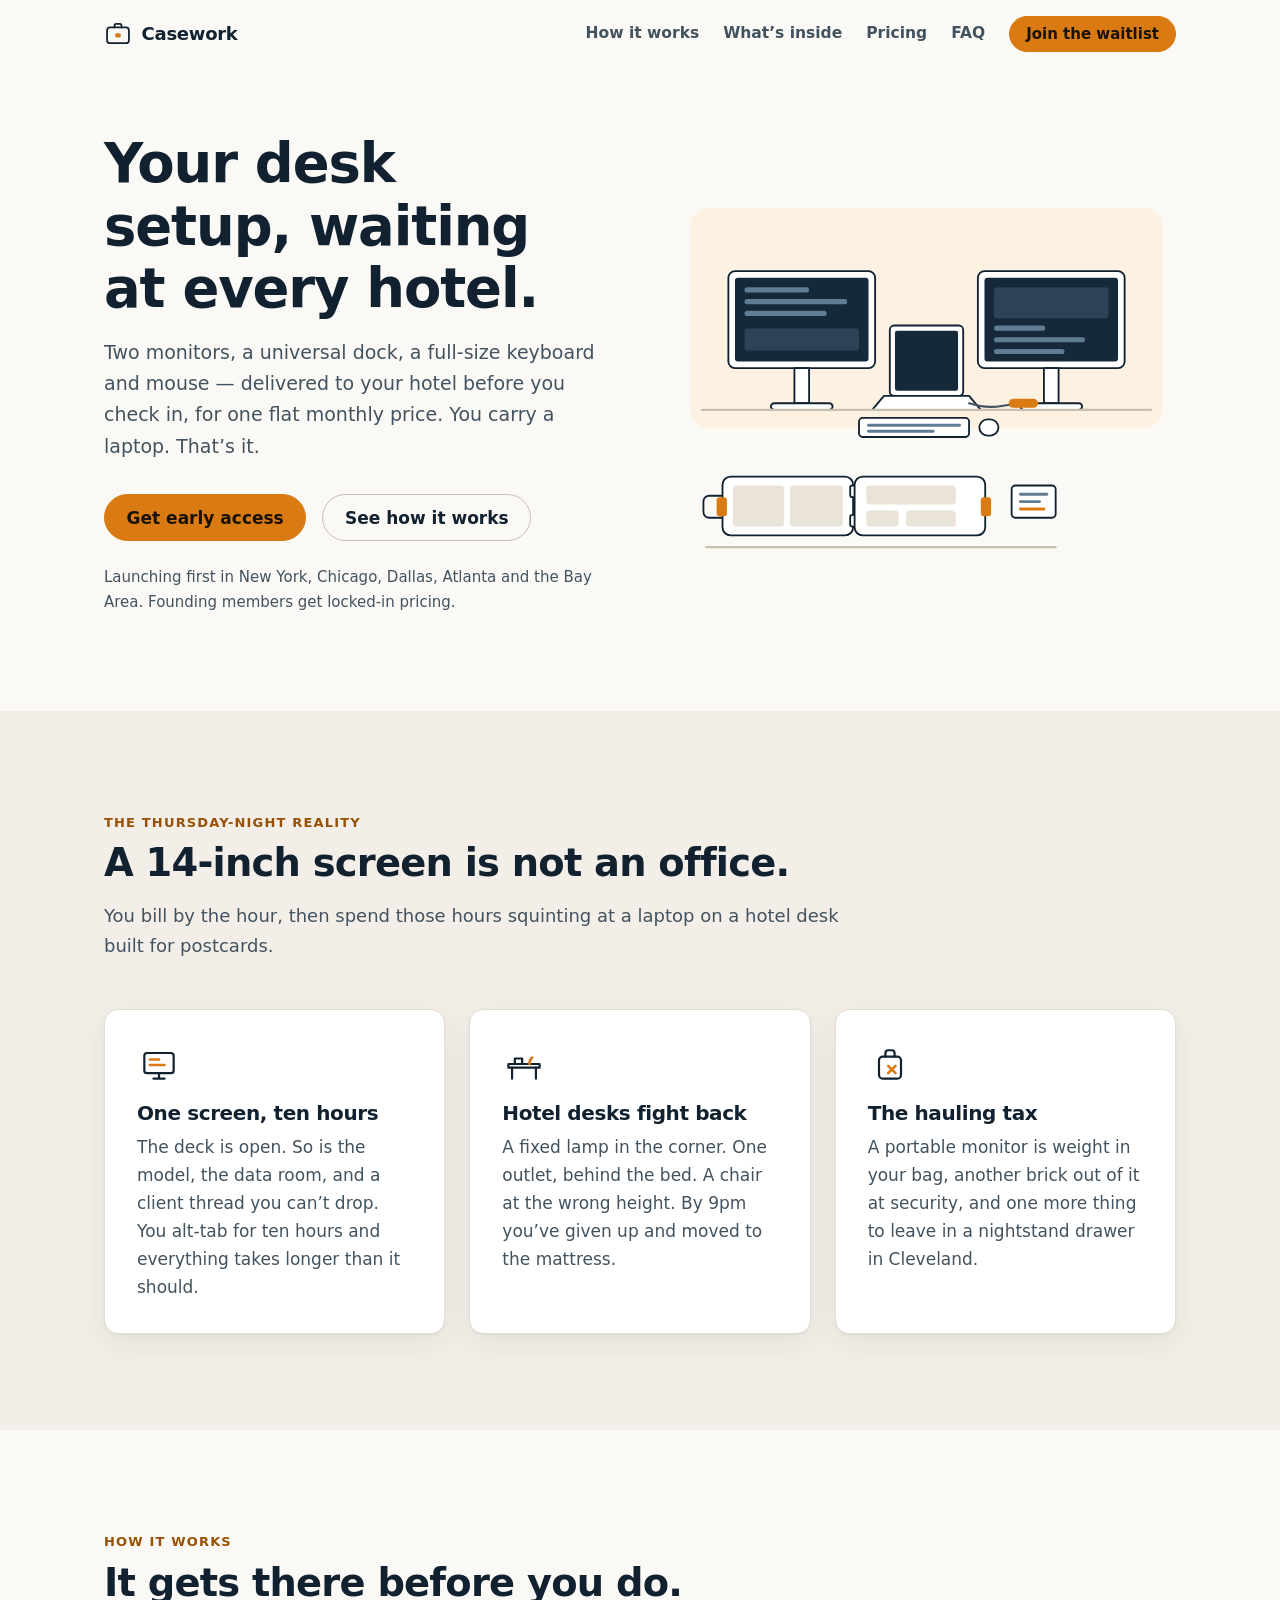
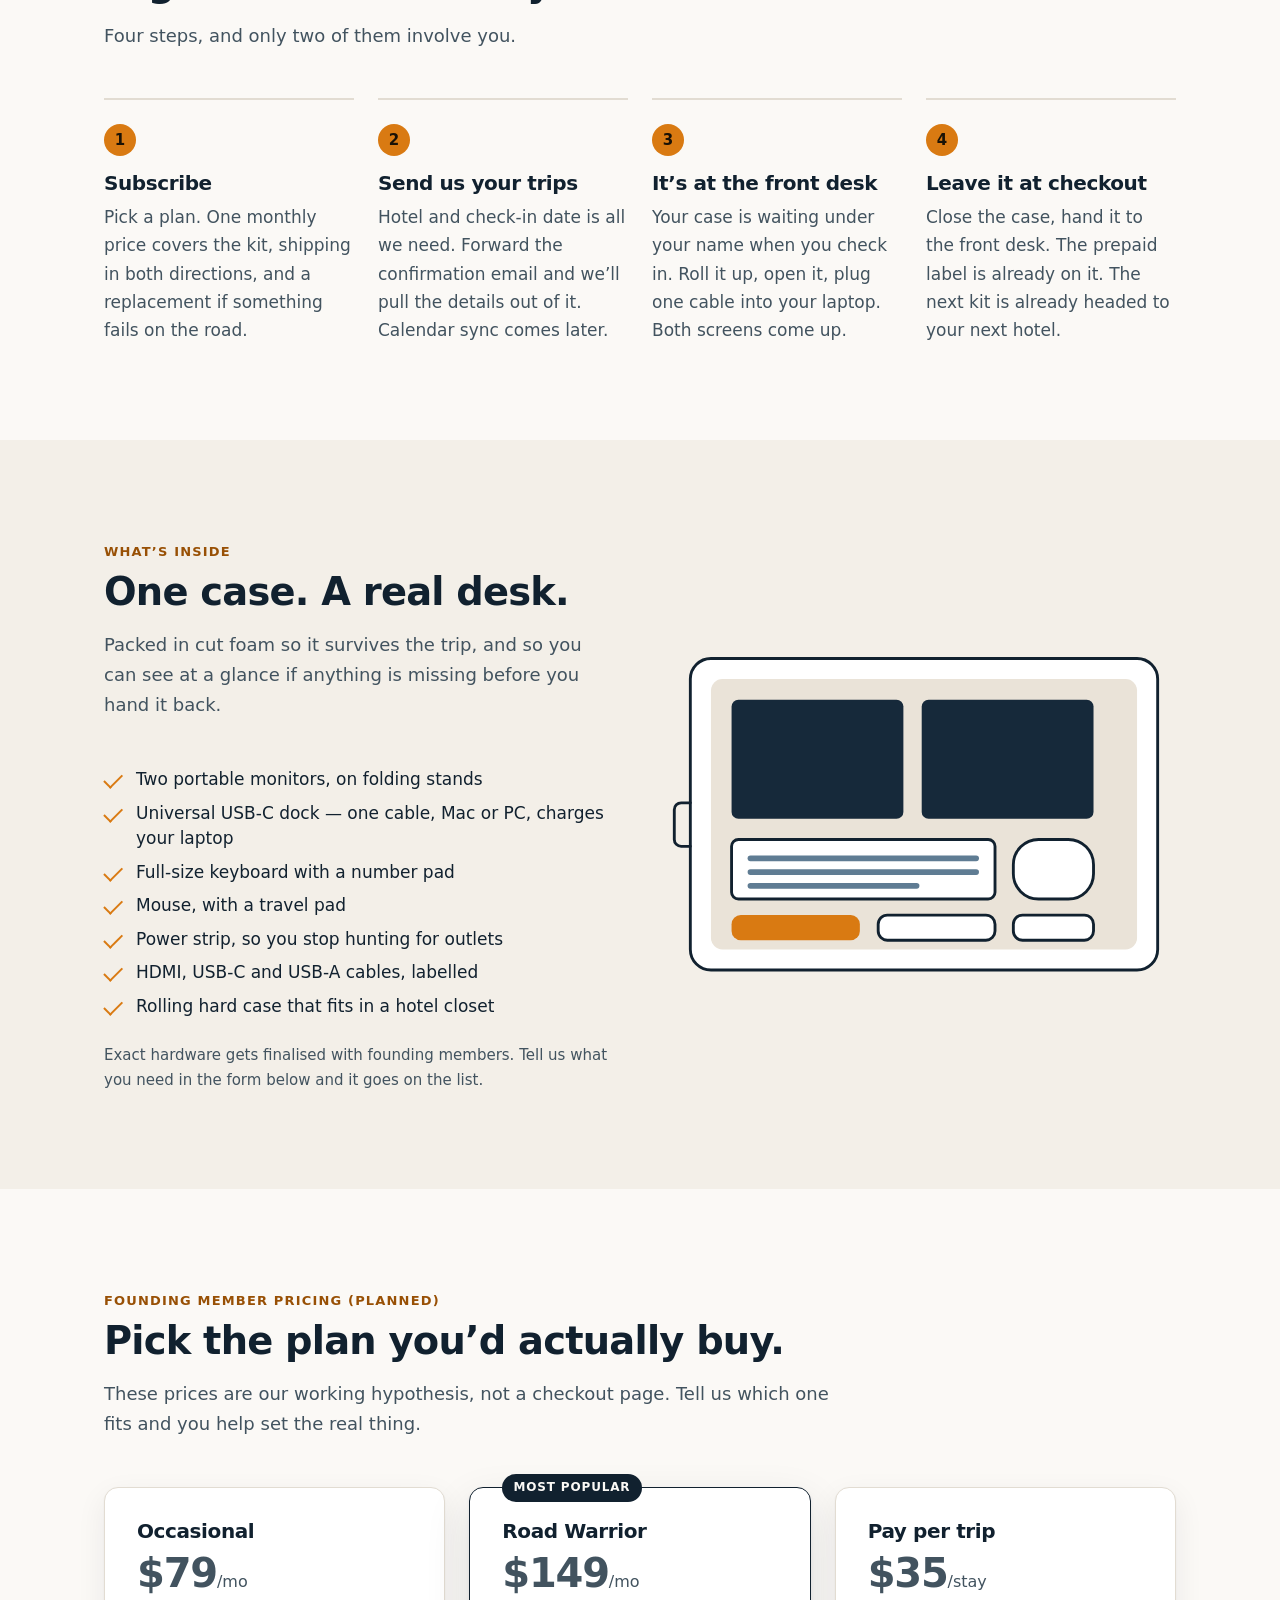
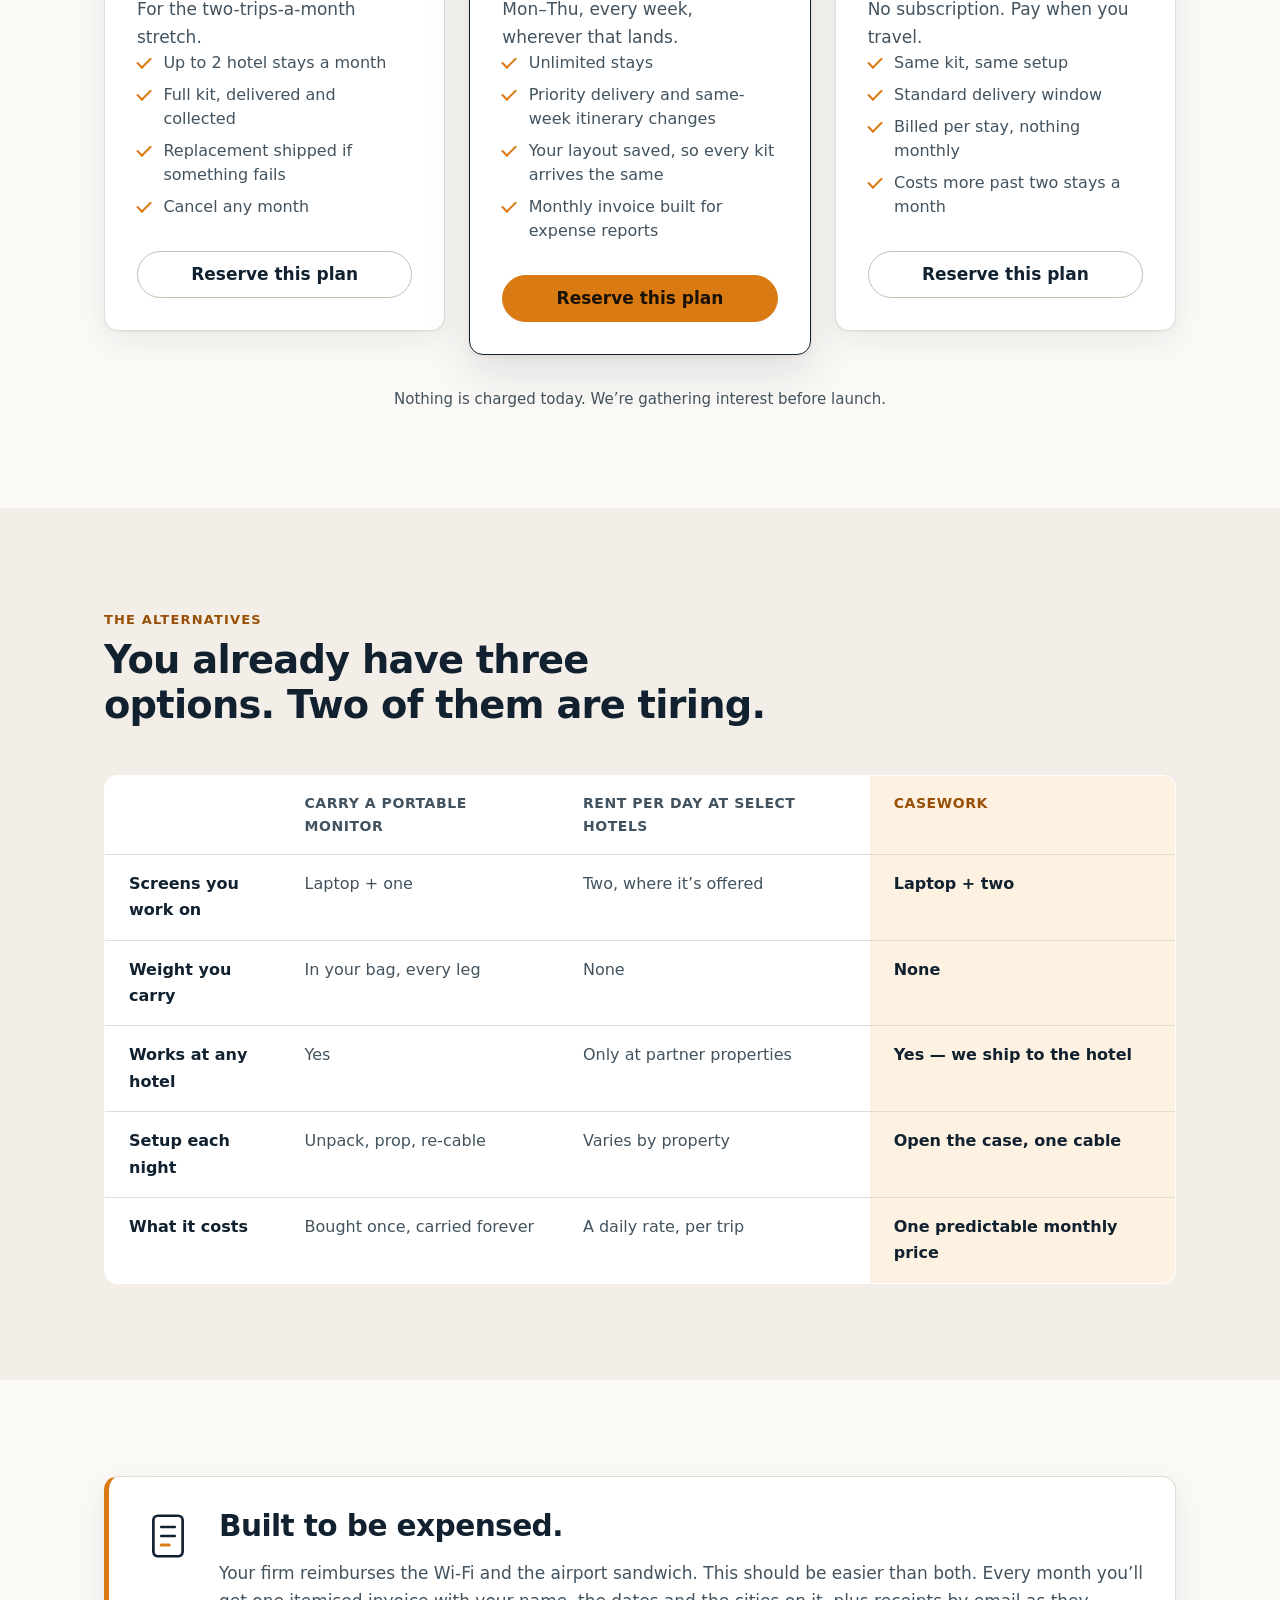
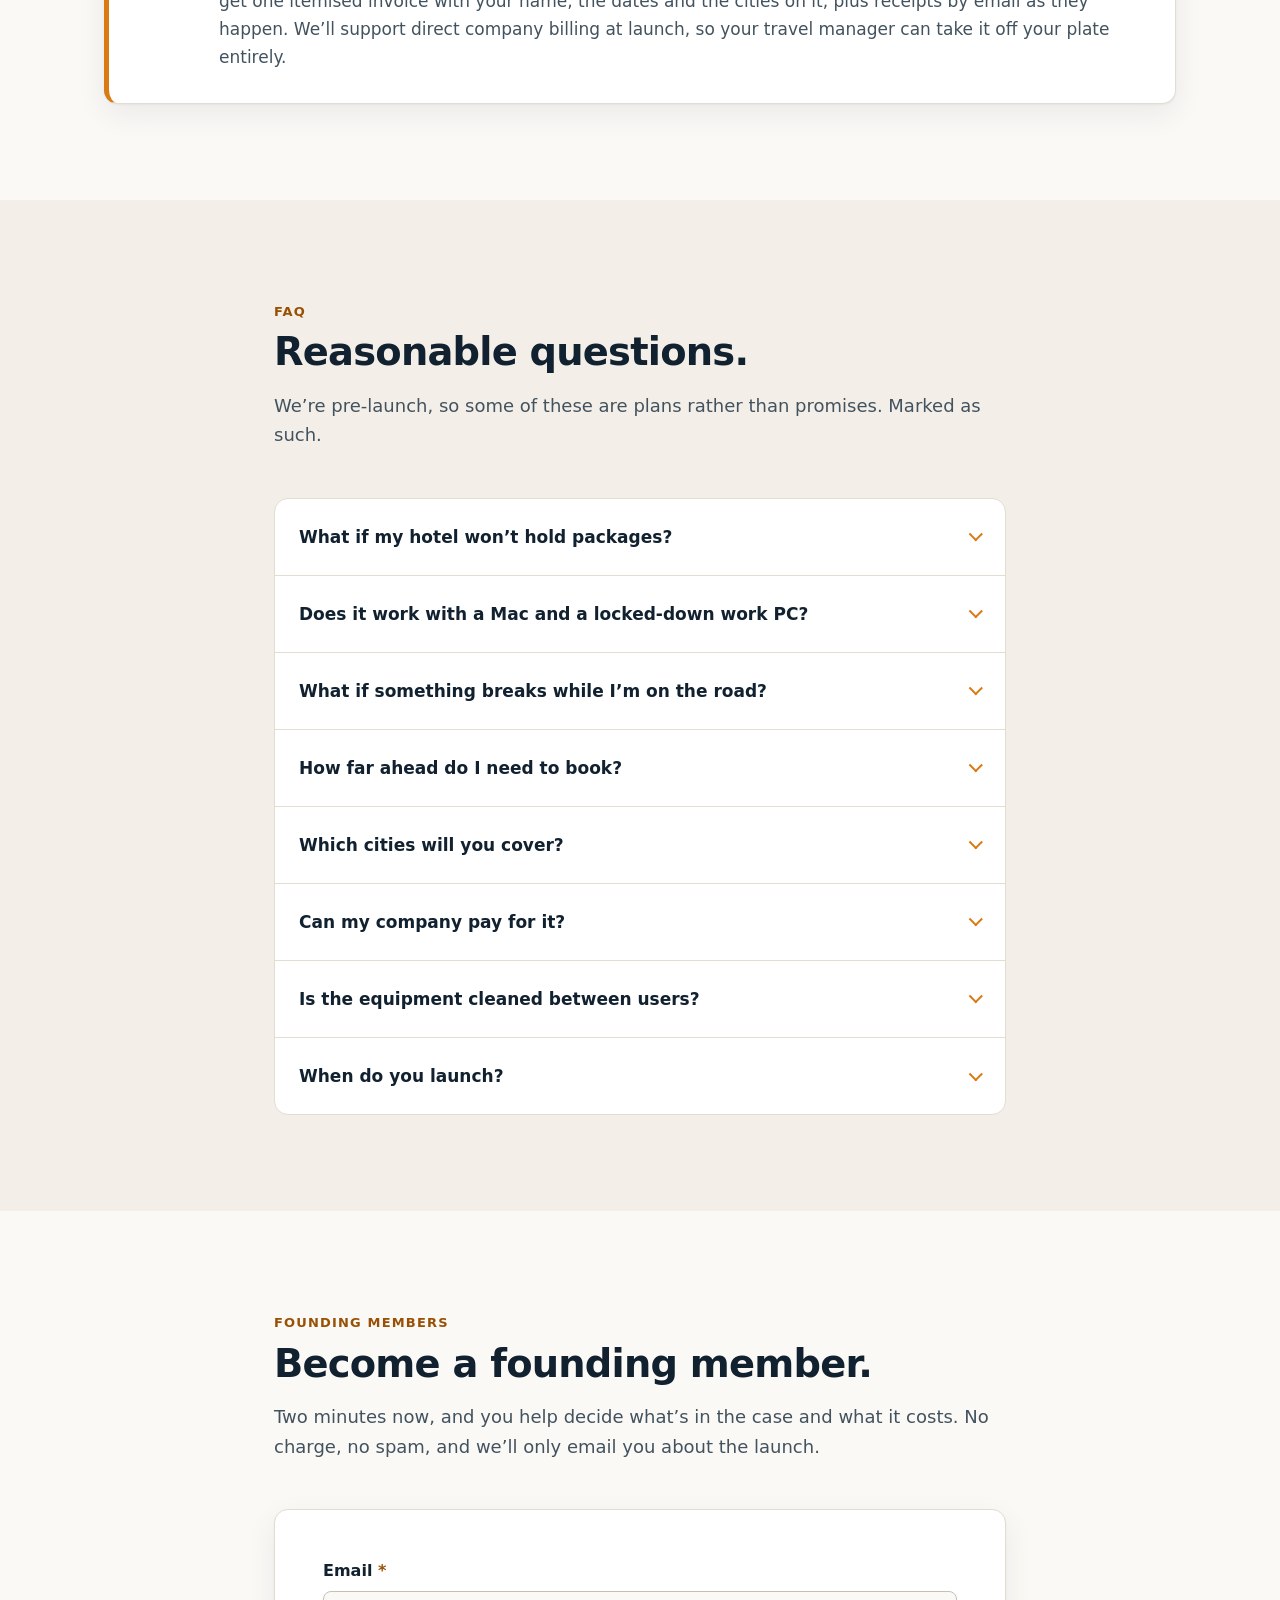
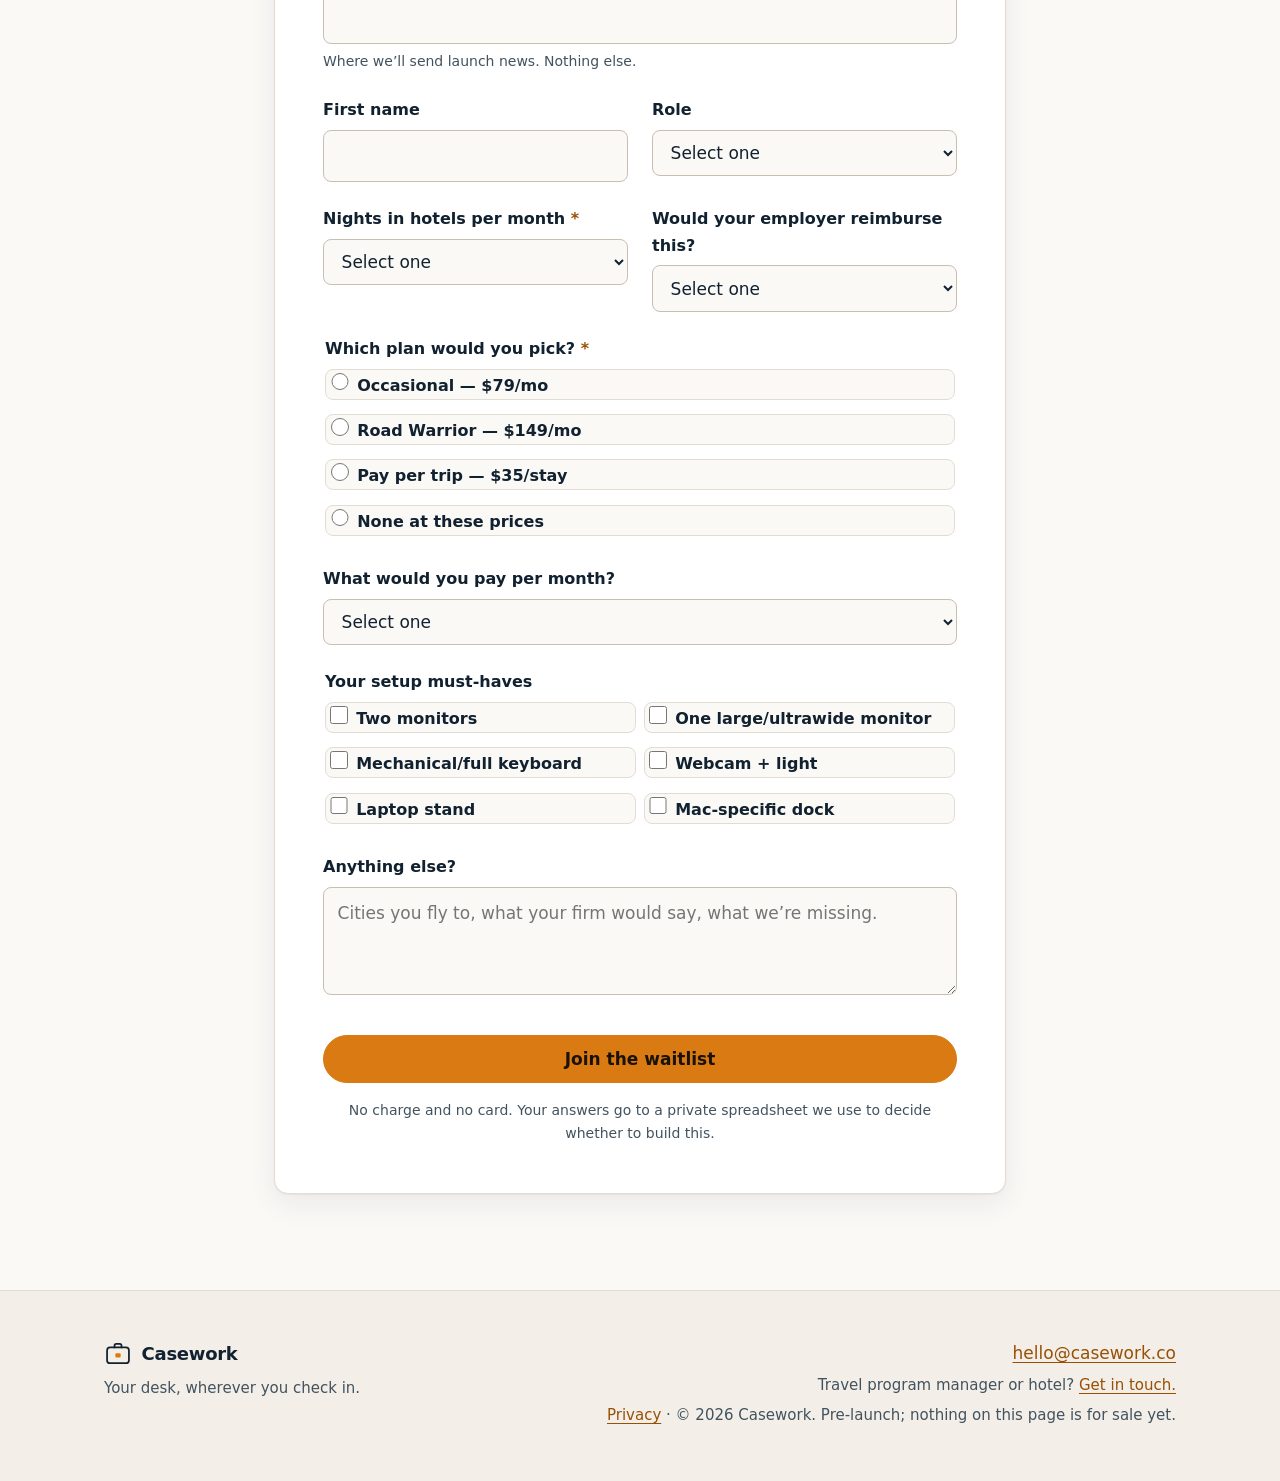
==== commit 4b11aacb: "Wire waitlist form: config-driven entry ids, honeypot, UTM capture, plan preselect, success state" ====
--- a/index.html
+++ b/index.html
@@ -647,7 +647,7 @@
             </select>
           </div>
 
-          <fieldset class="field">
+          <fieldset class="field" id="musthaves-field">
             <legend>Your setup must-haves</legend>
             <div class="choices two">
               <label class="choice">
--- a/css/styles.css
+++ b/css/styles.css
@@ -687,3 +687,5 @@
 }
 .footer-links p { margin-bottom: .35rem; }
 .site-footer .wordmark { margin-bottom: .35rem; }
+
+.pricing + .fine-print.center { margin-top: var(--s4); }
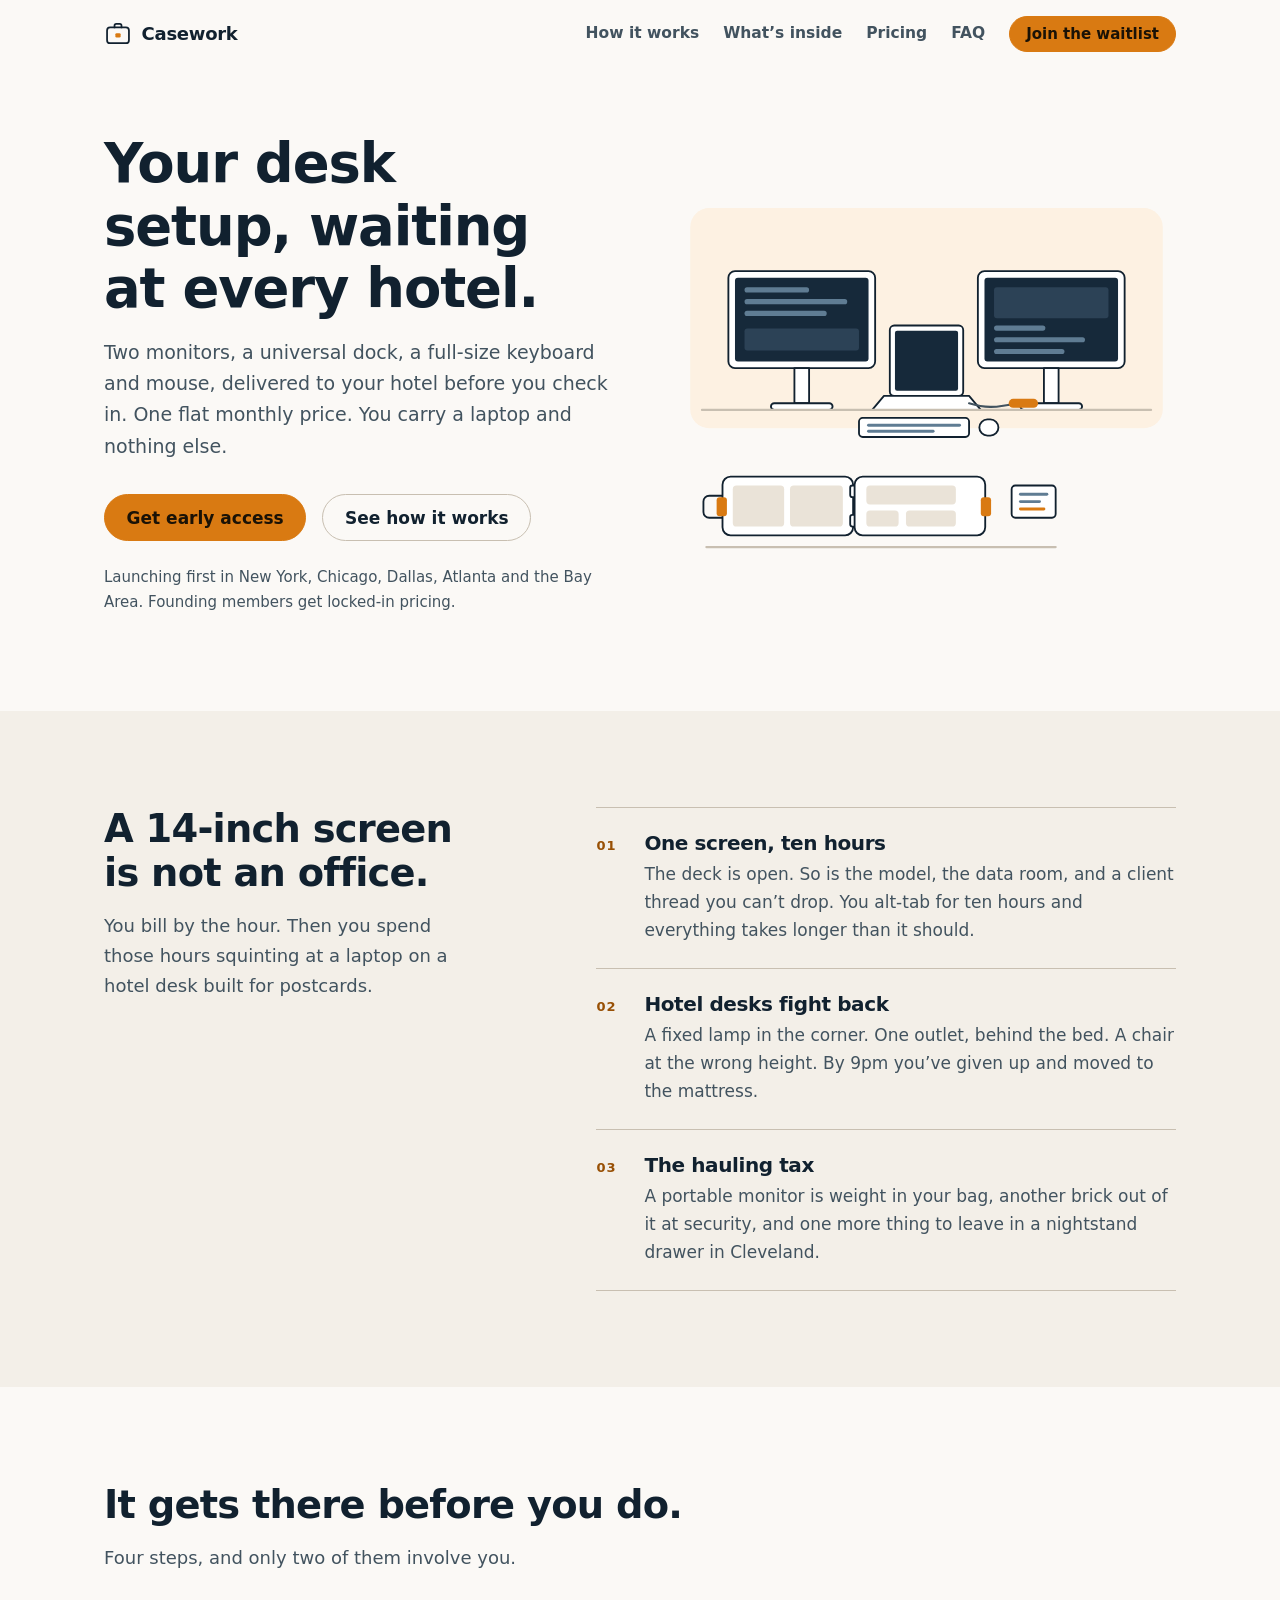
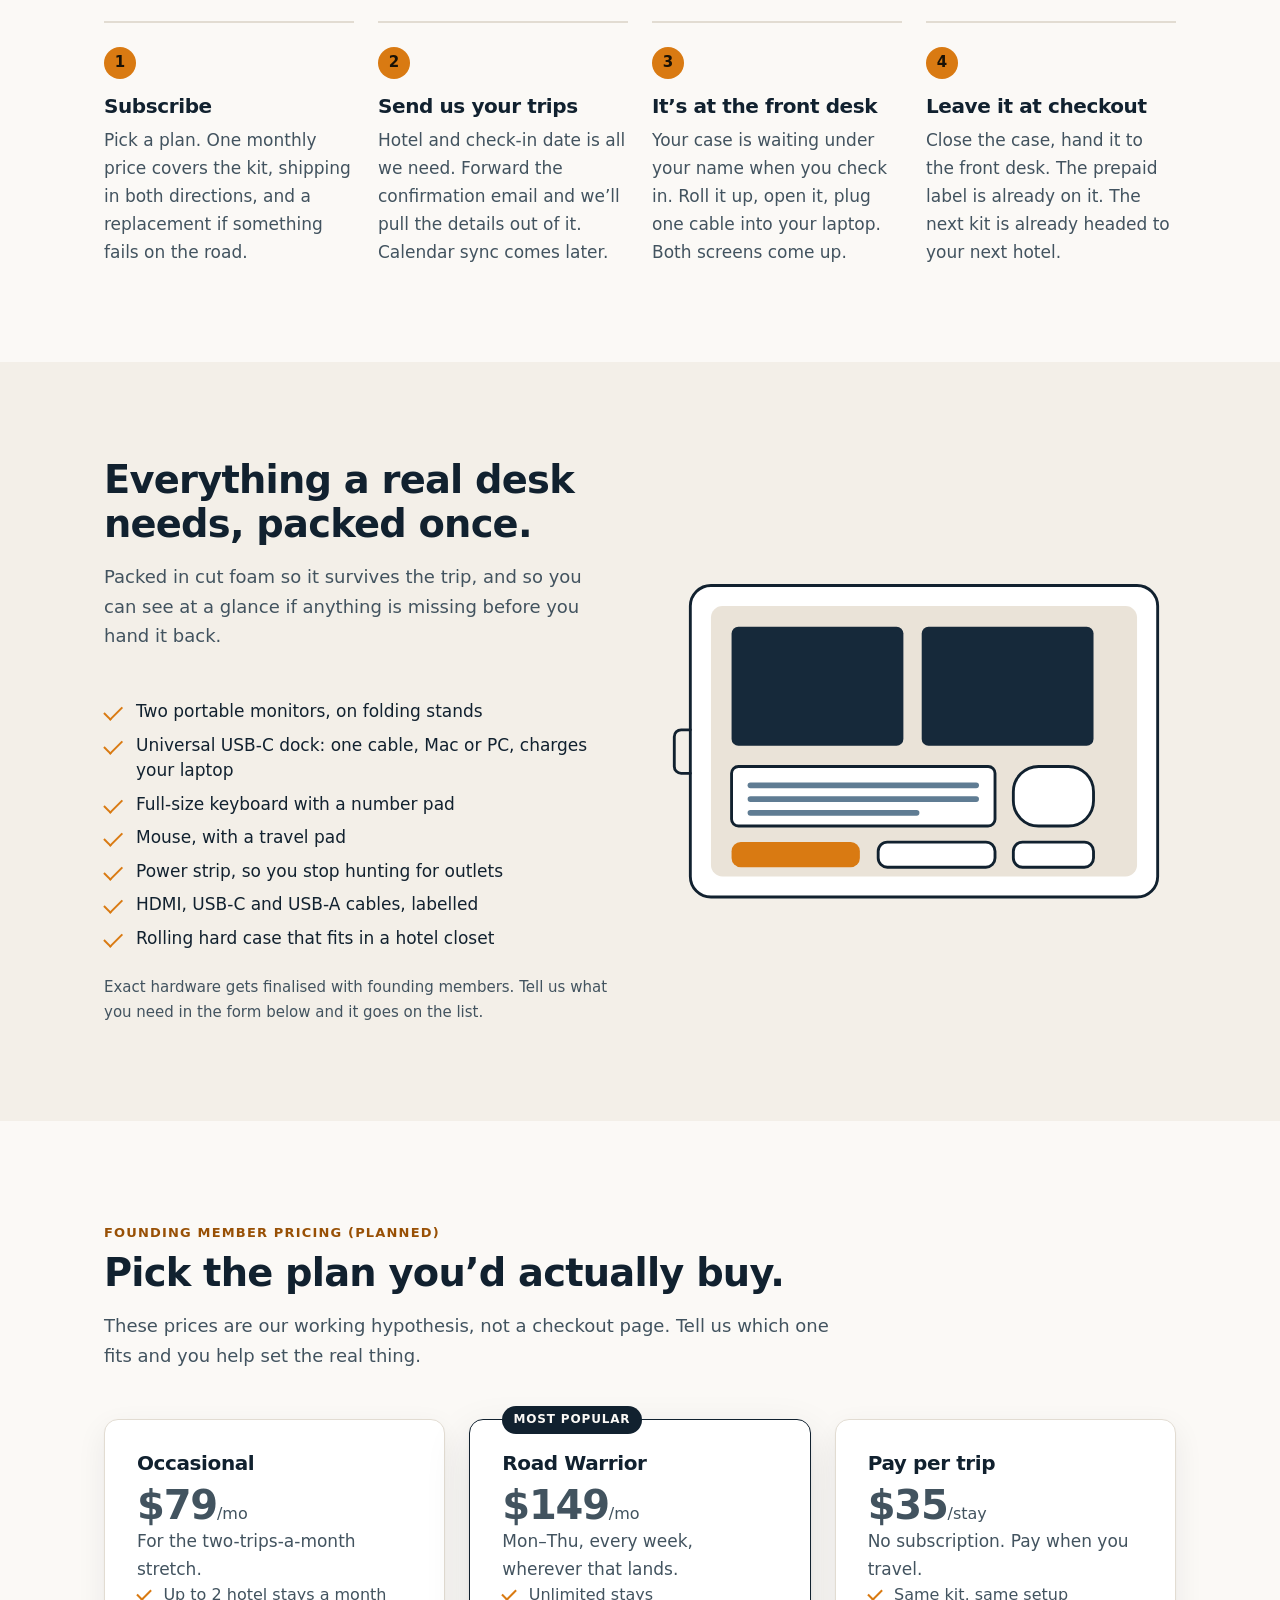
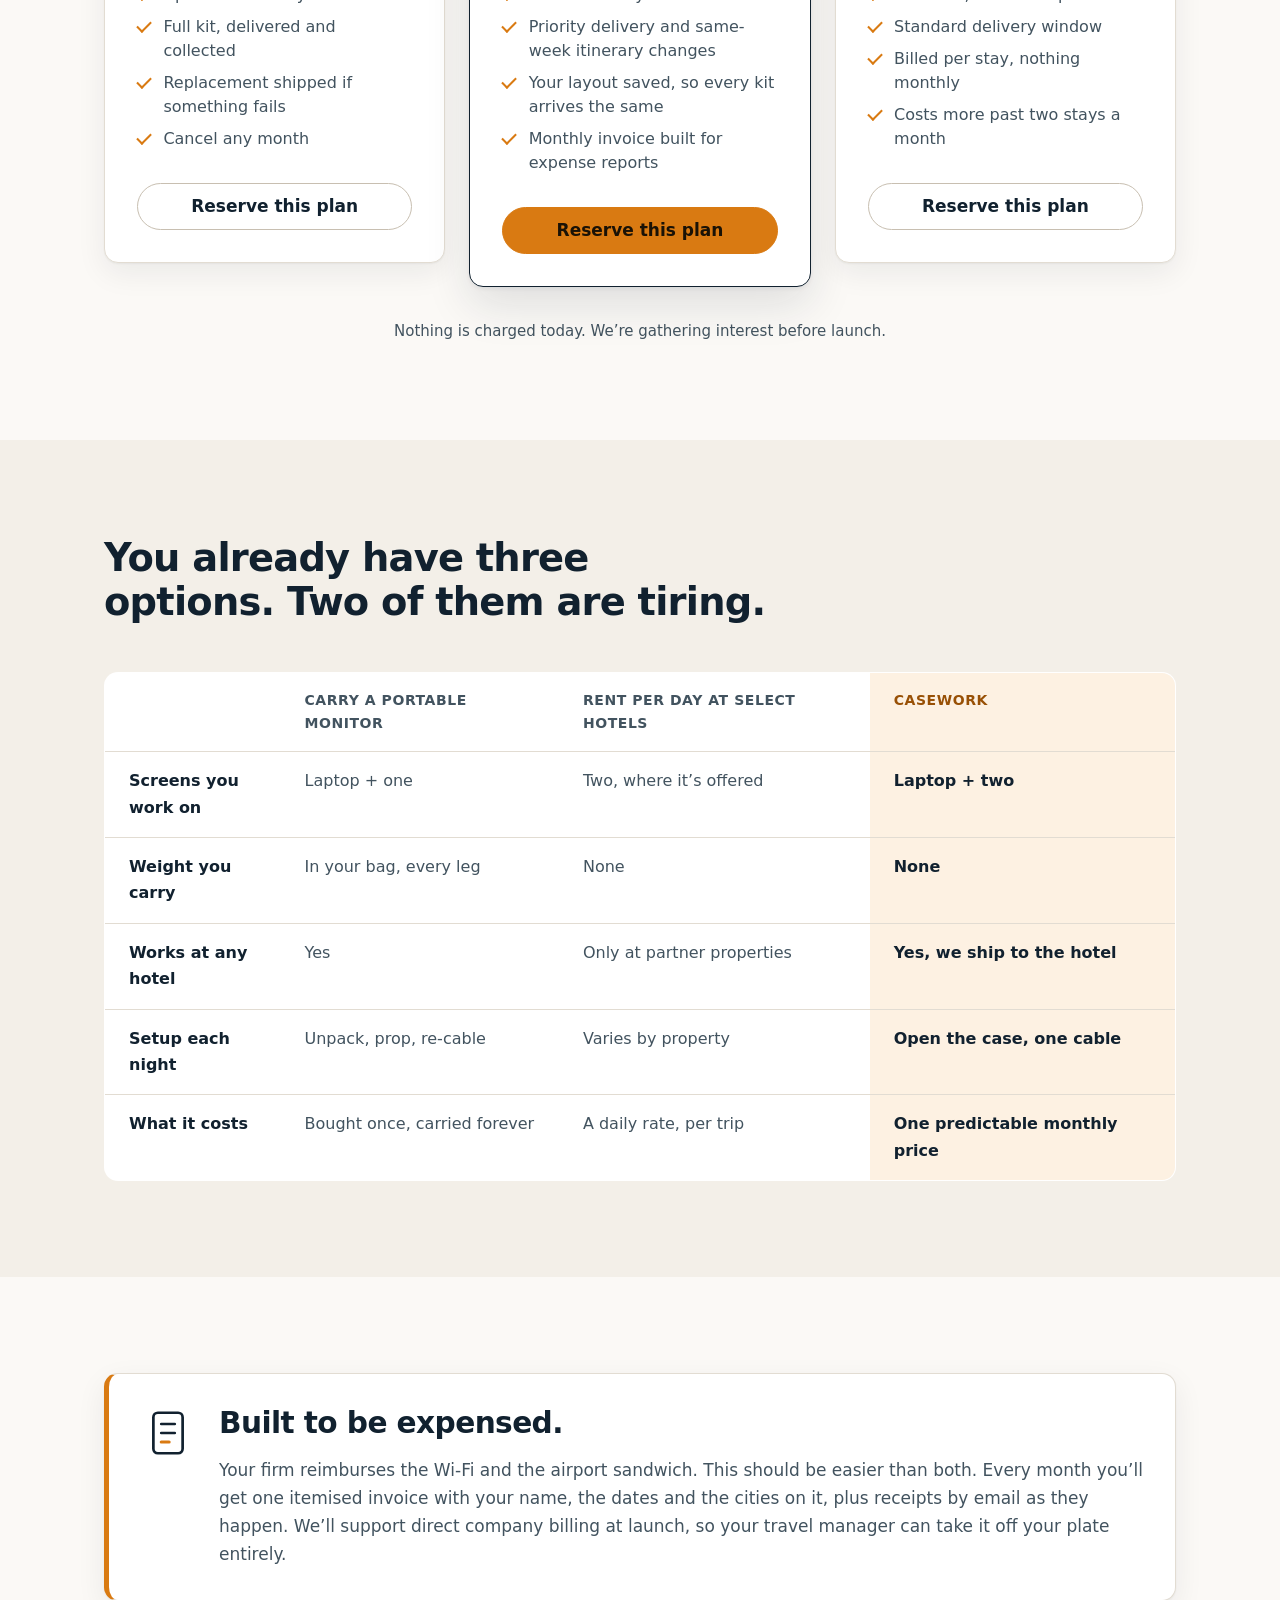
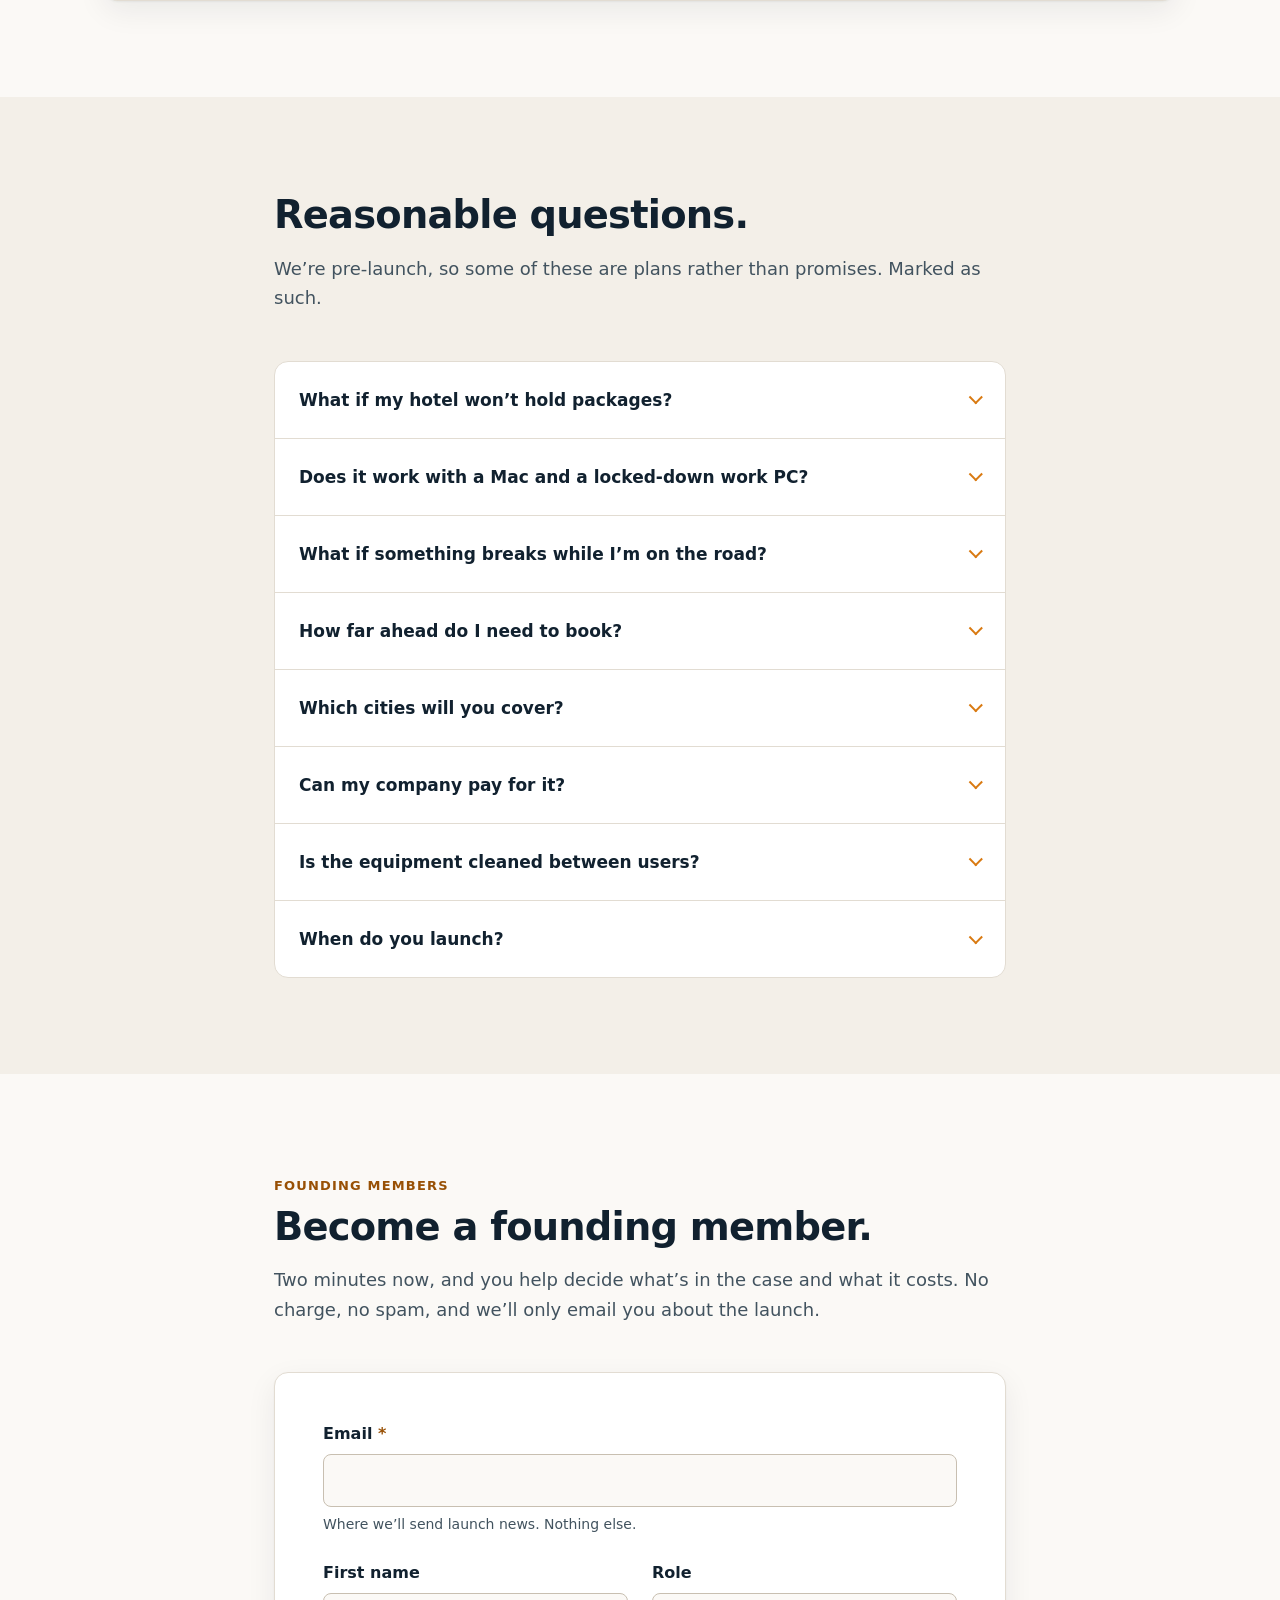
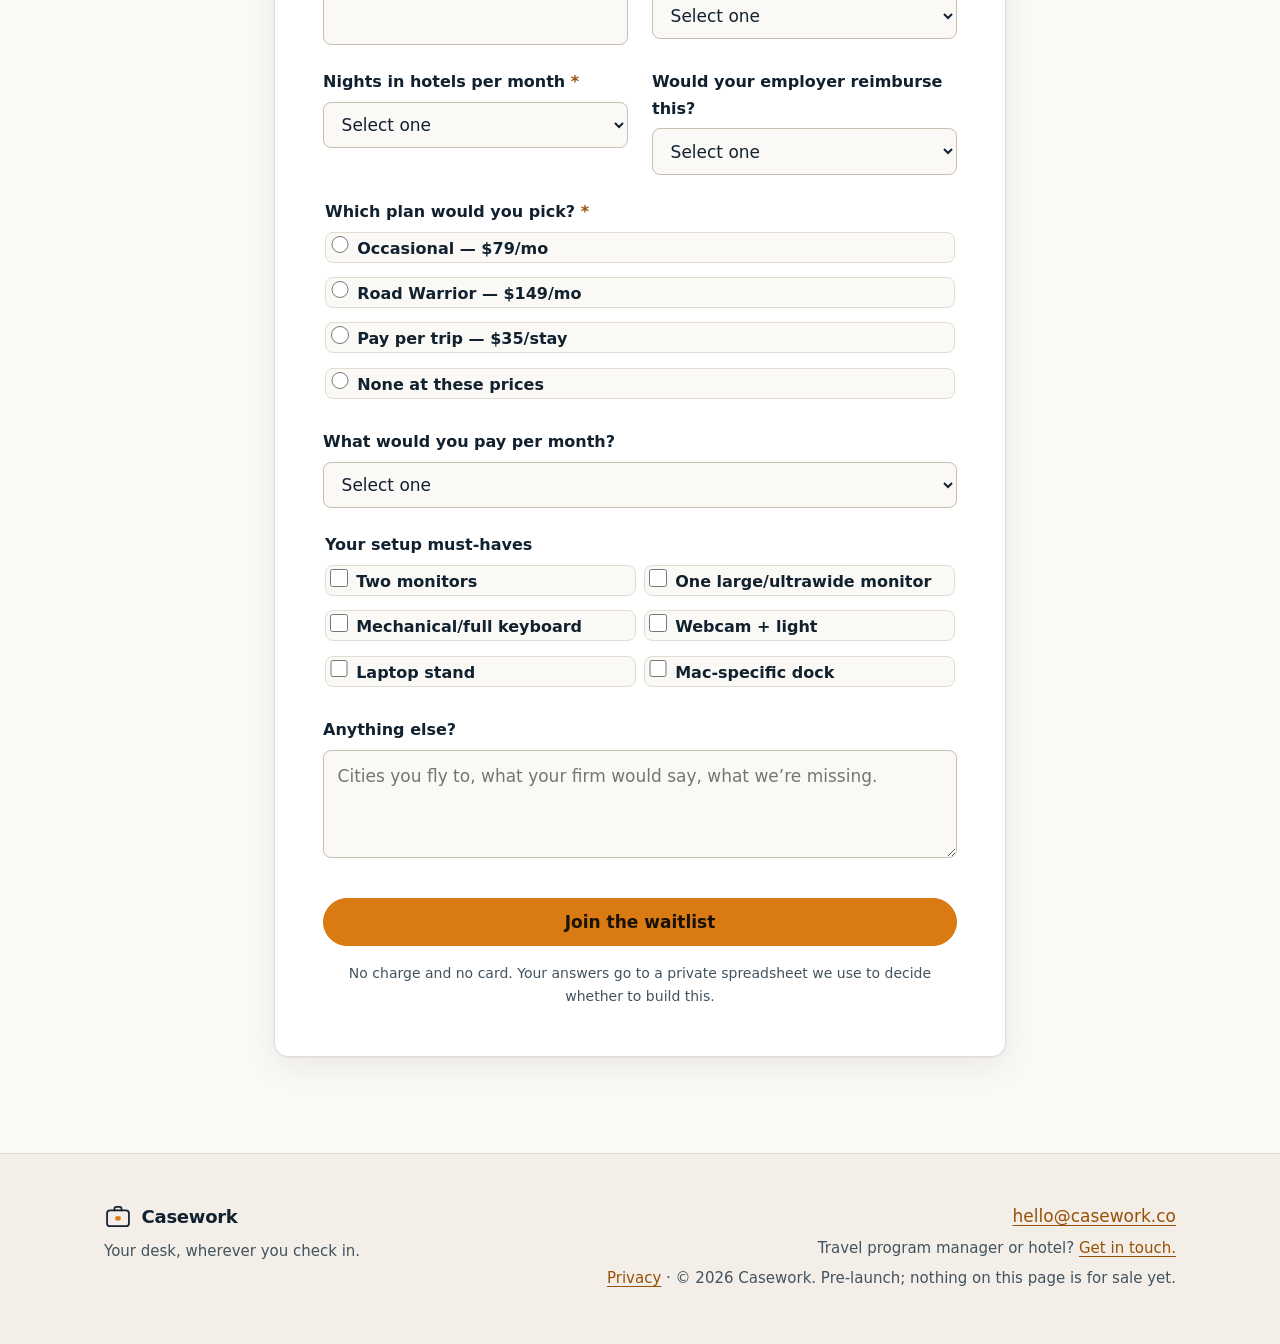
==== commit c5009b05: "Design pass: vary section rhythm, cut AI-tell copy patterns, add phone menu, sticky CTA and stacked " ====
--- a/index.html
+++ b/index.html
@@ -1,4 +1,4 @@
-<!doctype html>
+<!DOCTYPE html>
 <html lang="en">
 <head>
 <meta charset="utf-8">
@@ -9,16 +9,20 @@
 <meta property="og:type" content="website">
 <meta property="og:title" content="Casework — Your desk, wherever you check in.">
 <meta property="og:description" content="Two monitors, a dock, a full-size keyboard and mouse — shipped to your hotel before you arrive, for one flat monthly price.">
-<meta property="og:image" content="assets/og-image.png">
+<!-- Absolute URLs: social crawlers do not resolve relative image paths.
+     Update these two and og:url if the site moves to a custom domain. -->
+<meta property="og:url" content="https://10cdizzle.github.io/MobileWorkstationMockup/">
+<meta property="og:image" content="https://10cdizzle.github.io/MobileWorkstationMockup/assets/og-image.png">
 <meta property="og:image:width" content="1200">
 <meta property="og:image:height" content="630">
 <meta property="og:image:alt" content="An open rolling case beside a hotel desk set up with two monitors and a laptop.">
 <meta name="twitter:card" content="summary_large_image">
 <meta name="twitter:title" content="Casework — Your desk, wherever you check in.">
 <meta name="twitter:description" content="Two monitors, a dock, a full-size keyboard and mouse — shipped to your hotel before you arrive, for one flat monthly price.">
-<meta name="twitter:image" content="assets/og-image.png">
+<meta name="twitter:image" content="https://10cdizzle.github.io/MobileWorkstationMockup/assets/og-image.png">
 <meta name="theme-color" content="#11212f">
 
+<link rel="canonical" href="https://10cdizzle.github.io/MobileWorkstationMockup/">
 <link rel="icon" href="assets/favicon.svg" type="image/svg+xml">
 <link rel="icon" href="assets/favicon.png" sizes="96x96" type="image/png">
 <link rel="apple-touch-icon" href="assets/favicon.png">
@@ -49,6 +53,18 @@
     </nav>
 
     <a class="btn btn-accent btn-sm header-cta" href="#waitlist">Join the waitlist</a>
+
+    <details class="menu">
+      <summary aria-label="Menu">
+        <span class="menu-bars" aria-hidden="true"></span>
+      </summary>
+      <div class="menu-panel">
+        <a href="#how-it-works">How it works</a>
+        <a href="#whats-inside">What&rsquo;s inside</a>
+        <a href="#pricing">Pricing</a>
+        <a href="#faq">FAQ</a>
+      </div>
+    </details>
   </div>
 </header>
 
@@ -60,9 +76,9 @@
       <div>
         <h1 id="hero-title">Your desk setup, waiting at every hotel.</h1>
         <p class="lede">
-          Two monitors, a universal dock, a full-size keyboard and mouse &mdash; delivered
-          to your hotel before you check in, for one flat monthly price. You carry a laptop.
-          That&rsquo;s it.
+          Two monitors, a universal dock, a full-size keyboard and mouse, delivered to
+          your hotel before you check in. One flat monthly price. You carry a laptop and
+          nothing else.
         </p>
         <div class="hero-actions">
           <a class="btn btn-accent" href="#waitlist">Get early access</a>
@@ -146,23 +162,17 @@
 
   <!-- ============================================================= problem -->
   <section class="band" aria-labelledby="problem-title">
-    <div class="wrap">
-      <div class="section-head">
-        <span class="eyebrow">The Thursday-night reality</span>
+    <div class="wrap pains-grid">
+      <div class="pains-intro">
         <h2 id="problem-title">A 14-inch screen is not an office.</h2>
         <p>
-          You bill by the hour, then spend those hours squinting at a laptop on a
+          You bill by the hour. Then you spend those hours squinting at a laptop on a
           hotel desk built for postcards.
         </p>
       </div>
 
-      <ul class="card-grid three plain reveal">
-        <li class="card">
-          <svg class="icon" viewBox="0 0 48 48" aria-hidden="true" focusable="false">
-            <rect x="8" y="12" width="32" height="22" rx="3" class="ic-stroke"/>
-            <path d="M18 40h12M24 34v6" class="ic-stroke"/>
-            <path d="M14 19h10M14 25h16" class="ic-accent"/>
-          </svg>
+      <ol class="pains reveal">
+        <li>
           <h3>One screen, ten hours</h3>
           <p>
             The deck is open. So is the model, the data room, and a client thread you
@@ -170,32 +180,21 @@
             it should.
           </p>
         </li>
-        <li class="card">
-          <svg class="icon" viewBox="0 0 48 48" aria-hidden="true" focusable="false">
-            <path d="M7 24h34v4H7z" class="ic-stroke"/>
-            <path d="M11 28v12M37 28v12" class="ic-stroke"/>
-            <path d="M14 24v-6h8v6" class="ic-stroke"/>
-            <path d="M30 24c0-5 3-7 3-7" class="ic-accent"/>
-          </svg>
+        <li>
           <h3>Hotel desks fight back</h3>
           <p>
             A fixed lamp in the corner. One outlet, behind the bed. A chair at the wrong
             height. By 9pm you&rsquo;ve given up and moved to the mattress.
           </p>
         </li>
-        <li class="card">
-          <svg class="icon" viewBox="0 0 48 48" aria-hidden="true" focusable="false">
-            <rect x="12" y="16" width="24" height="24" rx="4" class="ic-stroke"/>
-            <path d="M19 16v-4a3 3 0 0 1 3-3h4a3 3 0 0 1 3 3v4" class="ic-stroke"/>
-            <path d="M22 26l8 8M30 26l-8 8" class="ic-accent"/>
-          </svg>
+        <li>
           <h3>The hauling tax</h3>
           <p>
             A portable monitor is weight in your bag, another brick out of it at security,
             and one more thing to leave in a nightstand drawer in Cleveland.
           </p>
         </li>
-      </ul>
+      </ol>
     </div>
   </section>
 
@@ -203,7 +202,6 @@
   <section id="how-it-works" aria-labelledby="how-title">
     <div class="wrap">
       <div class="section-head">
-        <span class="eyebrow">How it works</span>
         <h2 id="how-title">It gets there before you do.</h2>
         <p>Four steps, and only two of them involve you.</p>
       </div>
@@ -250,8 +248,7 @@
     <div class="wrap inside-grid">
       <div>
         <div class="section-head">
-          <span class="eyebrow">What&rsquo;s inside</span>
-          <h2 id="inside-title">One case. A real desk.</h2>
+          <h2 id="inside-title">Everything a real desk needs, packed once.</h2>
           <p>
             Packed in cut foam so it survives the trip, and so you can see at a glance
             if anything is missing before you hand it back.
@@ -260,7 +257,7 @@
 
         <ul class="checklist">
           <li>Two portable monitors, on folding stands</li>
-          <li>Universal USB-C dock &mdash; one cable, Mac or PC, charges your laptop</li>
+          <li>Universal USB-C dock: one cable, Mac or PC, charges your laptop</li>
           <li>Full-size keyboard with a number pad</li>
           <li>Mouse, with a travel pad</li>
           <li>Power strip, so you stop hunting for outlets</li>
@@ -365,7 +362,6 @@
   <section class="band" aria-labelledby="compare-title">
     <div class="wrap">
       <div class="section-head">
-        <span class="eyebrow">The alternatives</span>
         <h2 id="compare-title">You already have three options. Two of them are tiring.</h2>
       </div>
 
@@ -386,33 +382,33 @@
           <tbody>
             <tr>
               <th scope="row">Screens you work on</th>
-              <td>Laptop + one</td>
-              <td>Two, where it&rsquo;s offered</td>
-              <td class="is-us">Laptop + two</td>
+              <td data-label="Carry a portable monitor">Laptop + one</td>
+              <td data-label="Rent per day at select hotels">Two, where it&rsquo;s offered</td>
+              <td class="is-us" data-label="Casework">Laptop + two</td>
             </tr>
             <tr>
               <th scope="row">Weight you carry</th>
-              <td>In your bag, every leg</td>
-              <td>None</td>
-              <td class="is-us">None</td>
+              <td data-label="Carry a portable monitor">In your bag, every leg</td>
+              <td data-label="Rent per day at select hotels">None</td>
+              <td class="is-us" data-label="Casework">None</td>
             </tr>
             <tr>
               <th scope="row">Works at any hotel</th>
-              <td>Yes</td>
-              <td>Only at partner properties</td>
-              <td class="is-us">Yes &mdash; we ship to the hotel</td>
+              <td data-label="Carry a portable monitor">Yes</td>
+              <td data-label="Rent per day at select hotels">Only at partner properties</td>
+              <td class="is-us" data-label="Casework">Yes, we ship to the hotel</td>
             </tr>
             <tr>
               <th scope="row">Setup each night</th>
-              <td>Unpack, prop, re-cable</td>
-              <td>Varies by property</td>
-              <td class="is-us">Open the case, one cable</td>
+              <td data-label="Carry a portable monitor">Unpack, prop, re-cable</td>
+              <td data-label="Rent per day at select hotels">Varies by property</td>
+              <td class="is-us" data-label="Casework">Open the case, one cable</td>
             </tr>
             <tr>
               <th scope="row">What it costs</th>
-              <td>Bought once, carried forever</td>
-              <td>A daily rate, per trip</td>
-              <td class="is-us">One predictable monthly price</td>
+              <td data-label="Carry a portable monitor">Bought once, carried forever</td>
+              <td data-label="Rent per day at select hotels">A daily rate, per trip</td>
+              <td class="is-us" data-label="Casework">One predictable monthly price</td>
             </tr>
           </tbody>
         </table>
@@ -447,7 +443,6 @@
   <section id="faq" class="band" aria-labelledby="faq-title">
     <div class="wrap narrow">
       <div class="section-head">
-        <span class="eyebrow">FAQ</span>
         <h2 id="faq-title">Reasonable questions.</h2>
         <p>We&rsquo;re pre-launch, so some of these are plans rather than promises. Marked as such.</p>
       </div>
@@ -470,8 +465,8 @@
             <p>
               That&rsquo;s the plan: a universal USB-C dock, one cable, no software to install
               and nothing to approve with IT. Older or restricted laptops sometimes cap you at
-              one external screen &mdash; we&rsquo;ll include the adapters that work around it
-              where we can, and we&rsquo;ll be upfront where we can&rsquo;t.
+              one external screen. We&rsquo;ll include the adapters that work around it where we
+              can, and we&rsquo;ll be upfront where we can&rsquo;t.
             </p>
           </div>
         </details>
@@ -503,7 +498,7 @@
             <p>
               We&rsquo;re starting with New York, Chicago, Dallas, Atlanta and the Bay Area,
               because that&rsquo;s where the most consulting nights are. Tell us where you
-              actually fly in the form &mdash; the waitlist decides what opens next.
+              actually fly in the form. The waitlist decides what opens next.
             </p>
           </div>
         </details>
@@ -533,8 +528,8 @@
             <p>
               Honestly: when enough people on this list say they&rsquo;d pay for it. We&rsquo;re
               validating demand before buying a single monitor. Join the list and you&rsquo;ll
-              hear directly from us &mdash; first about the pilot, then about pricing that stays
-              locked for founding members.
+              hear directly from us: first about the pilot, then about pricing that stays locked
+              for founding members.
             </p>
           </div>
         </details>
@@ -556,12 +551,12 @@
 
       <div class="form-card">
         <form id="waitlist-form"
-              action="https://docs.google.com/forms/d/e/REPLACE_WITH_FORM_ID/formResponse"
+              action="https://docs.google.com/forms/d/e/1FAIpQLScd6hPG8Sum3jXaVzDySdPYegB8hP236U-xew6VWVDrNeYn-w/formResponse"
               method="POST">
 
           <div class="field">
             <label for="f-email">Email <span class="req" aria-hidden="true">*</span></label>
-            <input type="email" id="f-email" name="entry.1000000001"
+            <input type="email" id="f-email" name="entry.1767198026"
                    autocomplete="email" required aria-describedby="f-email-note">
             <p class="hint" id="f-email-note">Where we&rsquo;ll send launch news. Nothing else.</p>
           </div>
@@ -569,12 +564,12 @@
           <div class="field-row">
             <div class="field">
               <label for="f-first">First name</label>
-              <input type="text" id="f-first" name="entry.1000000002" autocomplete="given-name">
+              <input type="text" id="f-first" name="entry.1282133057" autocomplete="given-name">
             </div>
 
             <div class="field">
               <label for="f-role">Role</label>
-              <select id="f-role" name="entry.1000000003">
+              <select id="f-role" name="entry.2129245737">
                 <option value="">Select one</option>
                 <option>Management consultant</option>
                 <option>IT/tech consultant</option>
@@ -588,7 +583,7 @@
           <div class="field-row">
             <div class="field">
               <label for="f-nights">Nights in hotels per month <span class="req" aria-hidden="true">*</span></label>
-              <select id="f-nights" name="entry.1000000004" required>
+              <select id="f-nights" name="entry.1497820674" required>
                 <option value="">Select one</option>
                 <option>1&ndash;4</option>
                 <option>5&ndash;9</option>
@@ -599,7 +594,7 @@
 
             <div class="field">
               <label for="f-reimburse">Would your employer reimburse this?</label>
-              <select id="f-reimburse" name="entry.1000000005">
+              <select id="f-reimburse" name="entry.1810272216">
                 <option value="">Select one</option>
                 <option>Yes</option>
                 <option>Probably</option>
@@ -613,22 +608,22 @@
             <legend>Which plan would you pick? <span class="req" aria-hidden="true">*</span></legend>
             <div class="choices">
               <label class="choice">
-                <input type="radio" name="entry.1000000006" value="Occasional — $79/mo"
+                <input type="radio" name="entry.887924708" value="Occasional — $79/mo"
                        data-plan-input="occasional" required>
                 <span>Occasional &mdash; <span data-price="occasional">$79</span><span data-period="occasional">/mo</span></span>
               </label>
               <label class="choice">
-                <input type="radio" name="entry.1000000006" value="Road Warrior — $149/mo"
+                <input type="radio" name="entry.887924708" value="Road Warrior — $149/mo"
                        data-plan-input="roadwarrior">
                 <span>Road Warrior &mdash; <span data-price="roadwarrior">$149</span><span data-period="roadwarrior">/mo</span></span>
               </label>
               <label class="choice">
-                <input type="radio" name="entry.1000000006" value="Pay per trip — $35/stay"
+                <input type="radio" name="entry.887924708" value="Pay per trip — $35/stay"
                        data-plan-input="pertrip">
                 <span>Pay per trip &mdash; <span data-price="pertrip">$35</span><span data-period="pertrip">/stay</span></span>
               </label>
               <label class="choice">
-                <input type="radio" name="entry.1000000006" value="None at these prices"
+                <input type="radio" name="entry.887924708" value="None at these prices"
                        data-plan-input="none">
                 <span>None at these prices</span>
               </label>
@@ -637,7 +632,7 @@
 
           <div class="field">
             <label for="f-wtp">What would you pay per month?</label>
-            <select id="f-wtp" name="entry.1000000007">
+            <select id="f-wtp" name="entry.822559115">
               <option value="">Select one</option>
               <option>Under $50</option>
               <option>$50&ndash;99</option>
@@ -651,27 +646,27 @@
             <legend>Your setup must-haves</legend>
             <div class="choices two">
               <label class="choice">
-                <input type="checkbox" name="entry.1000000008" value="Two monitors">
+                <input type="checkbox" name="entry.1167526847" value="Two monitors">
                 <span>Two monitors</span>
               </label>
               <label class="choice">
-                <input type="checkbox" name="entry.1000000008" value="One large/ultrawide monitor">
+                <input type="checkbox" name="entry.1167526847" value="One large/ultrawide monitor">
                 <span>One large/ultrawide monitor</span>
               </label>
               <label class="choice">
-                <input type="checkbox" name="entry.1000000008" value="Mechanical/full keyboard">
+                <input type="checkbox" name="entry.1167526847" value="Mechanical/full keyboard">
                 <span>Mechanical/full keyboard</span>
               </label>
               <label class="choice">
-                <input type="checkbox" name="entry.1000000008" value="Webcam + light">
+                <input type="checkbox" name="entry.1167526847" value="Webcam + light">
                 <span>Webcam + light</span>
               </label>
               <label class="choice">
-                <input type="checkbox" name="entry.1000000008" value="Laptop stand">
+                <input type="checkbox" name="entry.1167526847" value="Laptop stand">
                 <span>Laptop stand</span>
               </label>
               <label class="choice">
-                <input type="checkbox" name="entry.1000000008" value="Mac-specific dock">
+                <input type="checkbox" name="entry.1167526847" value="Mac-specific dock">
                 <span>Mac-specific dock</span>
               </label>
             </div>
@@ -679,7 +674,7 @@
 
           <div class="field">
             <label for="f-notes">Anything else?</label>
-            <textarea id="f-notes" name="entry.1000000009" rows="3"
+            <textarea id="f-notes" name="entry.66185553" rows="3"
                       placeholder="Cities you fly to, what your firm would say, what we&rsquo;re missing."></textarea>
           </div>
 
@@ -689,8 +684,8 @@
             <input type="text" id="f-company" name="company_website" tabindex="-1" autocomplete="off">
           </div>
 
-          <input type="hidden" name="entry.1000000010" id="f-utm" value="">
-          <input type="hidden" name="entry.1000000011" id="f-plan-clicked" value="">
+          <input type="hidden" name="entry.1883342330" id="f-utm" value="">
+          <input type="hidden" name="entry.1386583279" id="f-plan-clicked" value="">
 
           <div class="form-actions">
             <button type="submit" class="btn btn-accent btn-block">Join the waitlist</button>
@@ -712,8 +707,8 @@
           </svg>
           <h3>You&rsquo;re on the list.</h3>
           <p>
-            We&rsquo;ll email you before anything launches &mdash; and we&rsquo;ll ask what
-            you want in the case before we buy a thing.
+            We&rsquo;ll email you before anything launches, and we&rsquo;ll ask what you want in
+            the case before we buy a thing.
           </p>
           <p class="share-line">Know a fellow road warrior?</p>
           <button type="button" class="btn btn-ghost" id="copy-link"
@@ -725,6 +720,14 @@
   </section>
 
 </main>
+
+<div class="mobile-cta" id="mobile-cta" hidden>
+  <p>
+    <strong>Founding member pricing</strong>
+    <span>From <span data-price="occasional">$79</span>/mo. Nothing charged today.</span>
+  </p>
+  <a class="btn btn-accent btn-sm" href="#waitlist">Join the waitlist</a>
+</div>
 
 <footer class="site-footer">
   <div class="wrap footer-grid">
--- a/css/styles.css
+++ b/css/styles.css
@@ -247,8 +247,11 @@
 .nav a:hover { color: var(--ink); }
 @media (min-width: 880px) { .nav { display: flex; } }
 
-.header-cta { display: none; }
-@media (min-width: 560px) { .header-cta { display: inline-flex; } }
+.header-cta { white-space: nowrap; }
+@media (max-width: 420px) {
+  .site-header .wrap { padding-inline: var(--s2); gap: var(--s2); }
+  .wordmark { font-size: 1.0625rem; }
+}
 
 /* ---------------------------------------------------------------- 6. Hero */
 .hero { padding-block: var(--s5) var(--s6); }
@@ -689,3 +692,212 @@
 .site-footer .wordmark { margin-bottom: .35rem; }
 
 .pricing + .fine-print.center { margin-top: var(--s4); }
+
+/* ------------------------------------------------------- prose (privacy) */
+.prose h1 { margin-bottom: var(--s2); }
+.prose h2 {
+  font-size: 1.3rem;
+  margin-top: var(--s5);
+  margin-bottom: var(--s1);
+}
+.prose p { color: var(--ink-soft); max-width: 68ch; }
+.prose p.lede { font-size: 1.1875rem; margin-bottom: var(--s4); }
+.prose code {
+  font-family: ui-monospace, SFMono-Regular, Menlo, Consolas, monospace;
+  font-size: .9em;
+  padding: .12em .4em;
+  border-radius: 5px;
+  background: var(--bg-alt);
+  border: 1px solid var(--line);
+}
+.prose code { white-space: nowrap; }
+
+/* ========================================================================
+   Design pass: varied section rhythm + phone-specific behaviour
+   ======================================================================== */
+
+/* ------------------------------------------- problem section (no cards) */
+.pains-grid { display: grid; gap: var(--s4); }
+@media (min-width: 900px) {
+  .pains-grid { grid-template-columns: .85fr 1.15fr; gap: var(--s6); align-items: start; }
+  .pains-intro { position: sticky; top: 6.5rem; }
+}
+.pains-intro p {
+  color: var(--ink-soft);
+  font-size: 1.125rem;
+  margin-top: var(--s2);
+  max-width: 32ch;
+}
+
+.pains { list-style: none; margin: 0; padding: 0; counter-reset: pain; }
+.pains li {
+  counter-increment: pain;
+  position: relative;
+  padding: var(--s3) 0 var(--s3) 3rem;
+  border-top: 1px solid var(--line-strong);
+}
+.pains li:last-child { border-bottom: 1px solid var(--line-strong); }
+.pains li::before {
+  content: counter(pain, decimal-leading-zero);
+  position: absolute;
+  left: 0;
+  top: calc(var(--s3) + .2rem);
+  font-size: .8125rem;
+  font-weight: 700;
+  letter-spacing: .08em;
+  color: var(--accent-strong);
+}
+.pains h3 { margin-bottom: .3rem; }
+.pains p { color: var(--ink-soft); margin: 0; max-width: 54ch; }
+
+/* ------------------------------------------------------ mobile menu */
+.menu { display: none; position: relative; }
+@media (max-width: 879px) { .menu { display: block; } }
+@media (max-width: 559px) { .header-cta { display: none; } }
+
+.menu > summary {
+  display: inline-flex;
+  align-items: center;
+  justify-content: center;
+  width: 2.75rem;
+  height: 2.75rem;
+  border: 1px solid var(--line-strong);
+  border-radius: var(--radius-sm);
+  cursor: pointer;
+  list-style: none;
+}
+.menu > summary::-webkit-details-marker { display: none; }
+.menu[open] > summary { border-color: var(--ink); background: var(--surface); }
+
+.menu-bars { position: relative; }
+.menu-bars,
+.menu-bars::before,
+.menu-bars::after {
+  display: block;
+  width: 1.15rem;
+  height: 2px;
+  border-radius: 2px;
+  background: var(--ink);
+}
+.menu-bars::before,
+.menu-bars::after { content: ""; position: absolute; left: 0; }
+.menu-bars::before { top: -6px; }
+.menu-bars::after  { top: 6px; }
+
+.menu-panel {
+  position: absolute;
+  right: 0;
+  top: calc(100% + .5rem);
+  z-index: 60;
+  min-width: 12.5rem;
+  display: grid;
+  gap: .15rem;
+  padding: .5rem;
+  background: var(--surface);
+  border: 1px solid var(--line);
+  border-radius: var(--radius);
+  box-shadow: var(--shadow-lift);
+}
+.menu-panel a {
+  padding: .65rem .75rem;
+  border-radius: var(--radius-sm);
+  color: var(--ink);
+  text-decoration: none;
+  font-weight: 550;
+}
+.menu-panel a:hover { background: var(--bg-alt); }
+
+/* ---------------------------------------------- sticky CTA bar, phones */
+.mobile-cta {
+  position: fixed;
+  left: 0; right: 0; bottom: 0;
+  z-index: 55;
+  display: flex;
+  align-items: center;
+  gap: var(--s2);
+  padding: .7rem var(--s3);
+  padding-bottom: calc(.7rem + env(safe-area-inset-bottom, 0px));
+  background: color-mix(in srgb, var(--surface) 95%, transparent);
+  backdrop-filter: blur(10px);
+  border-top: 1px solid var(--line);
+  box-shadow: 0 -6px 24px rgba(17, 33, 47, .10);
+  transform: translateY(115%);
+  transition: transform .25s ease;
+}
+@supports not (backdrop-filter: blur(10px)) {
+  .mobile-cta { background: var(--surface); }
+}
+.mobile-cta.is-shown { transform: none; }
+.mobile-cta p { margin: 0; display: grid; line-height: 1.25; }
+.mobile-cta strong { font-size: .9375rem; }
+.mobile-cta span { font-size: .8125rem; color: var(--ink-soft); }
+.mobile-cta .btn { flex: none; margin-left: auto; }
+body.has-mobile-cta { padding-bottom: 5rem; }
+
+@media (min-width: 880px) {
+  .mobile-cta { display: none; }
+  body.has-mobile-cta { padding-bottom: 0; }
+}
+@media (prefers-reduced-motion: reduce) {
+  .mobile-cta { transition: none; }
+}
+
+/* ------------------------------------- comparison: cards instead of scroll */
+@media (max-width: 680px) {
+  .table-scroll { overflow-x: visible; }
+  .compare {
+    min-width: 0;
+    border: 0;
+    background: transparent;
+    display: block;
+  }
+  .compare thead {
+    position: absolute;
+    width: 1px; height: 1px;
+    overflow: hidden;
+    clip-path: inset(50%);
+  }
+  .compare tbody, .compare tr, .compare th, .compare td { display: block; }
+  .compare tbody tr {
+    margin-bottom: var(--s2);
+    padding: var(--s2) var(--s3) var(--s3);
+    background: var(--surface);
+    border: 1px solid var(--line);
+    border-radius: var(--radius);
+  }
+  .compare tbody th {
+    width: auto;
+    padding: 0 0 .6rem;
+    margin-bottom: .4rem;
+    border-bottom: 1px solid var(--line);
+    font-size: 1.0625rem;
+  }
+  .compare td {
+    display: flex;
+    gap: var(--s2);
+    align-items: baseline;
+    justify-content: space-between;
+    padding: .45rem 0 0;
+    border: 0;
+    text-align: right;
+  }
+  .compare td::before {
+    content: attr(data-label);
+    flex: 0 0 43%;
+    text-align: left;
+    color: var(--ink-soft);
+    font-size: .875rem;
+  }
+  .compare td.is-us {
+    background: transparent;
+    color: var(--accent-strong);
+    font-weight: 650;
+  }
+}
+
+/* --------------------------------- phones: most popular plan comes first */
+@media (max-width: 719px) {
+  .pricing .plan.featured { order: -1; }
+  .hero { padding-block: var(--s4) var(--s5); }
+  .hero-grid { gap: var(--s4); }
+}
